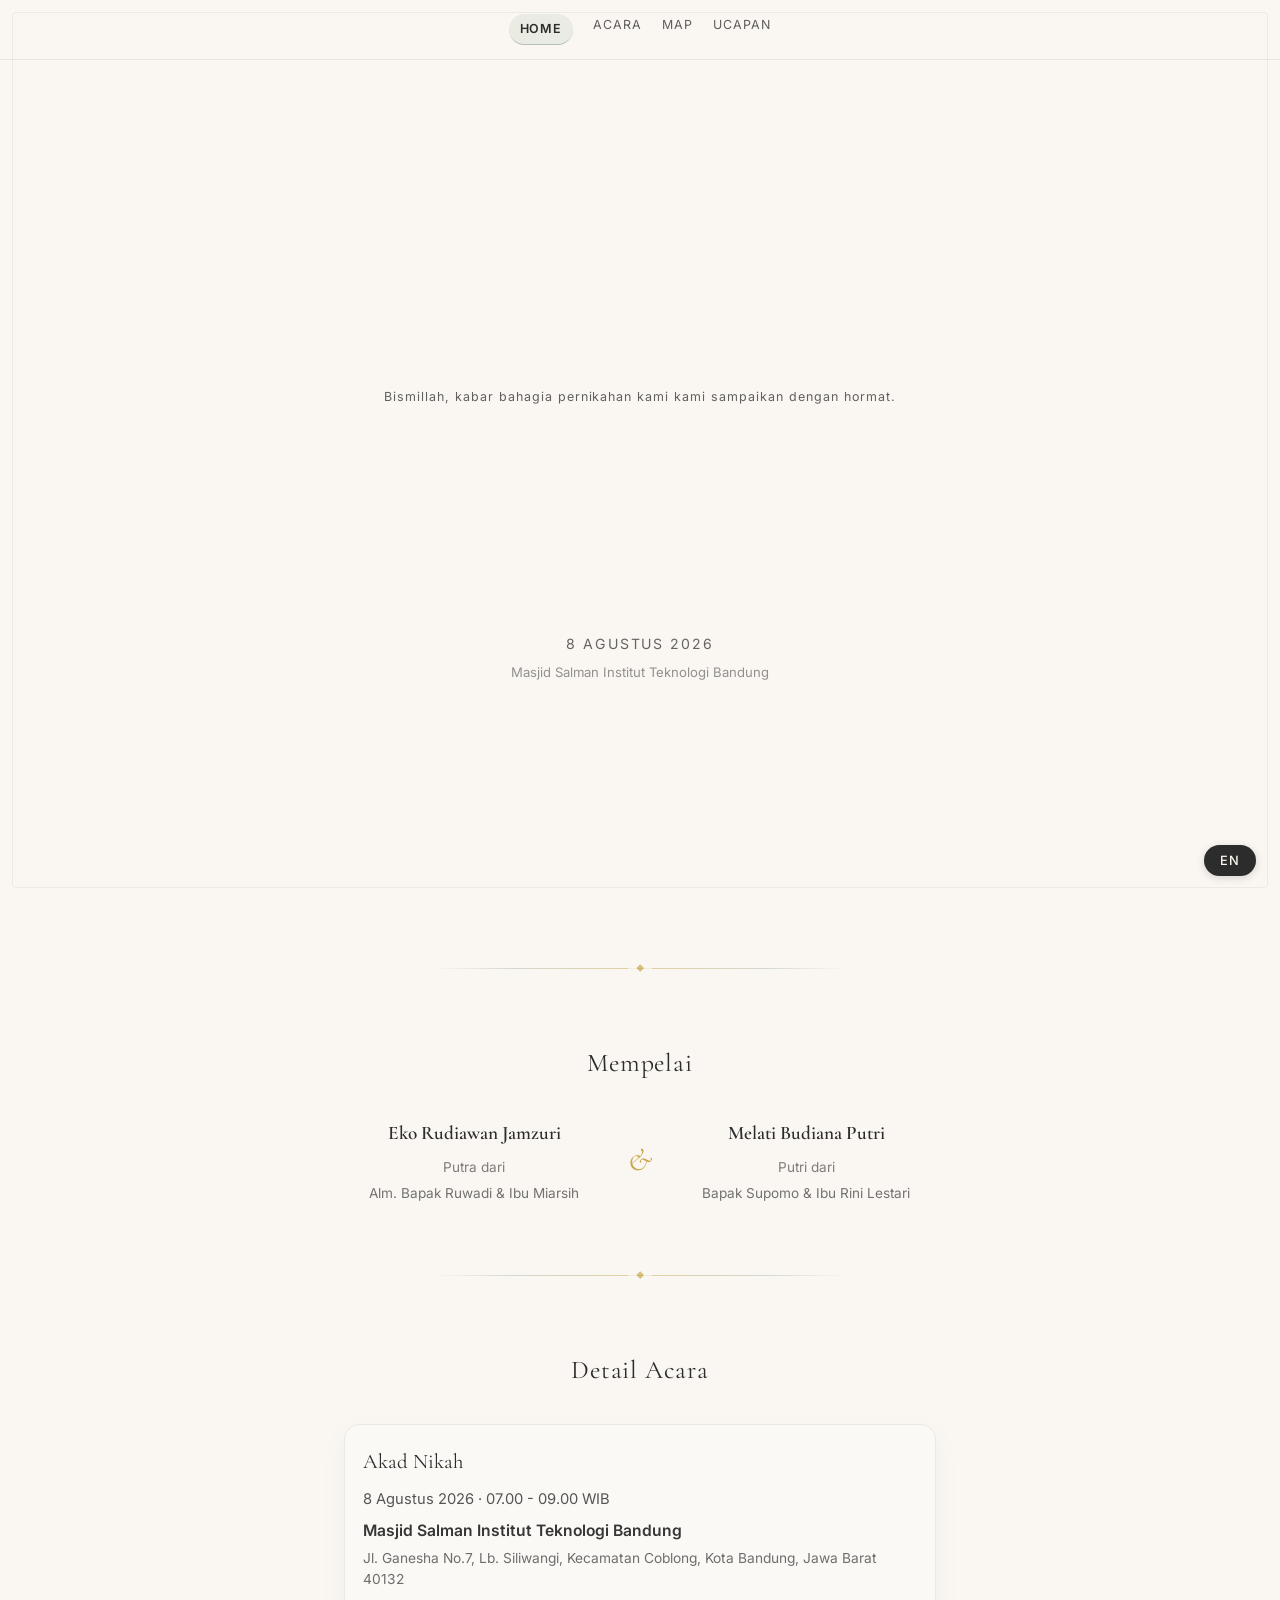
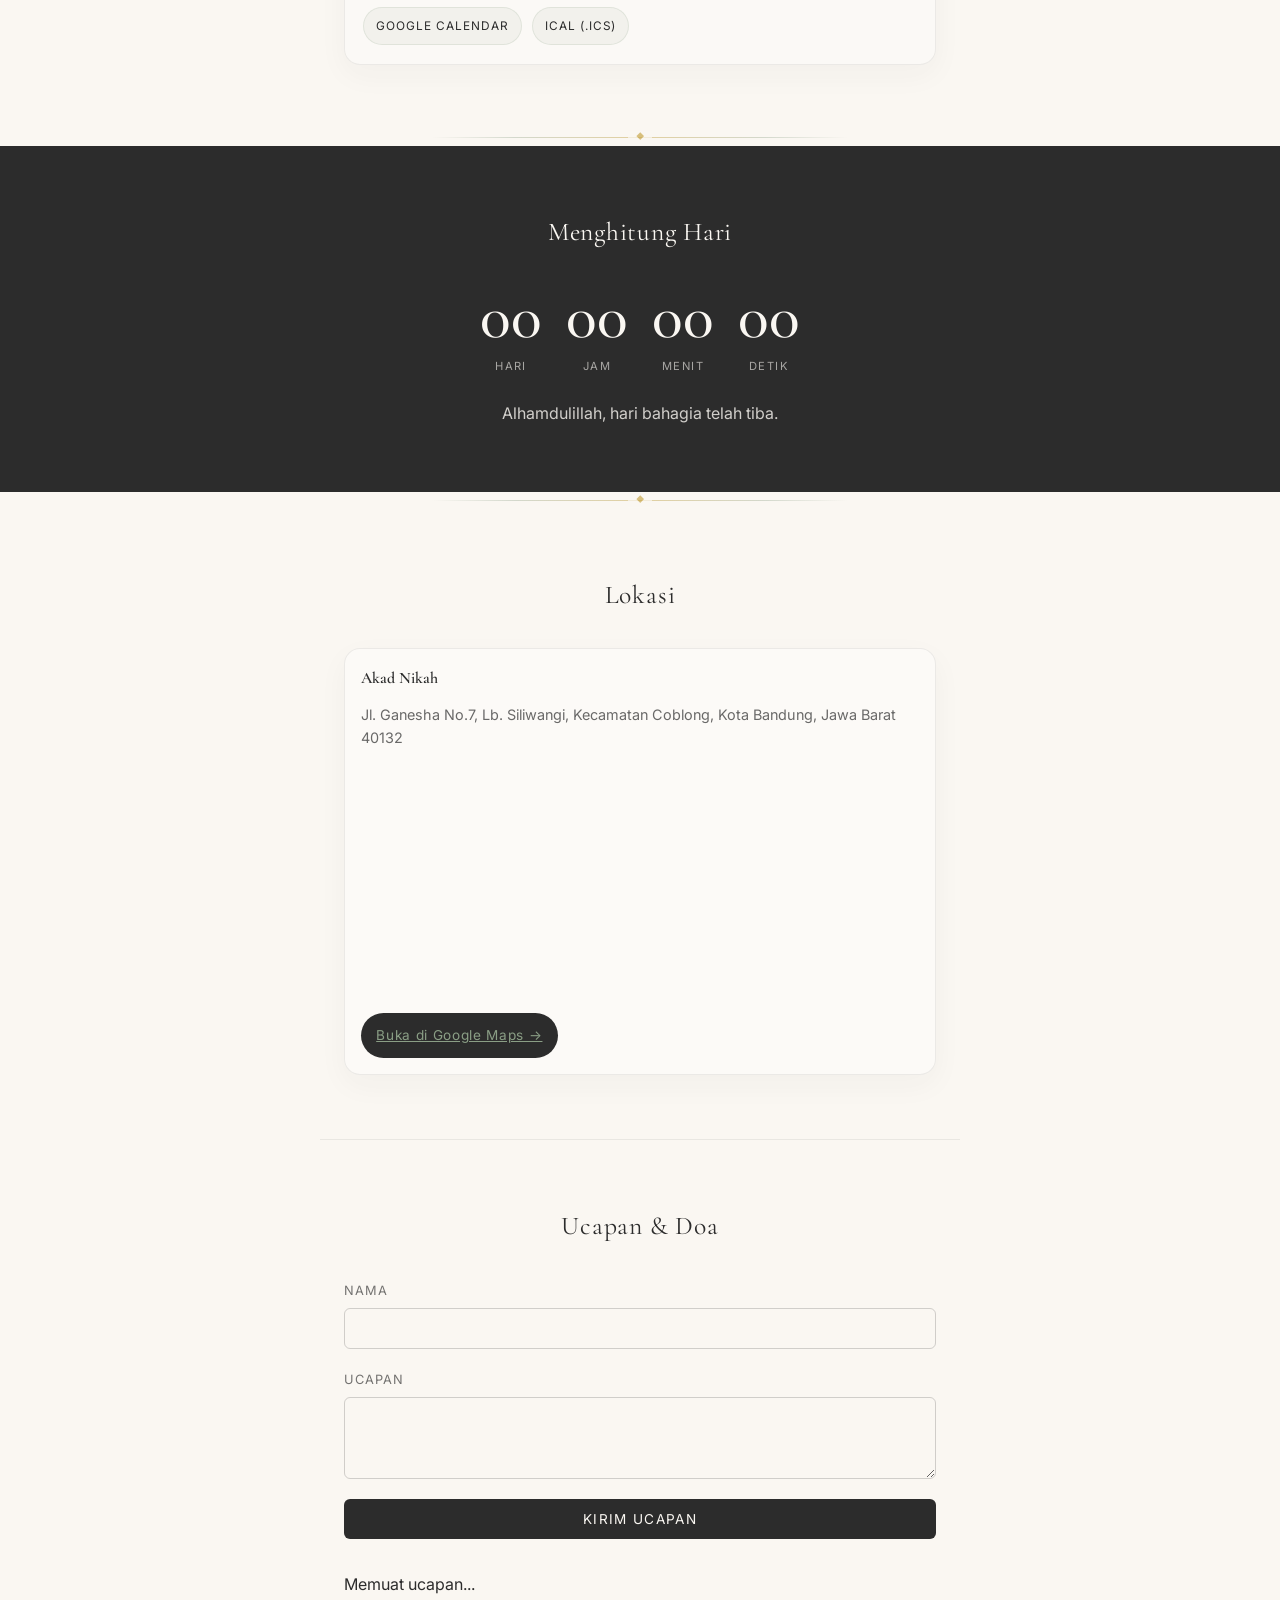
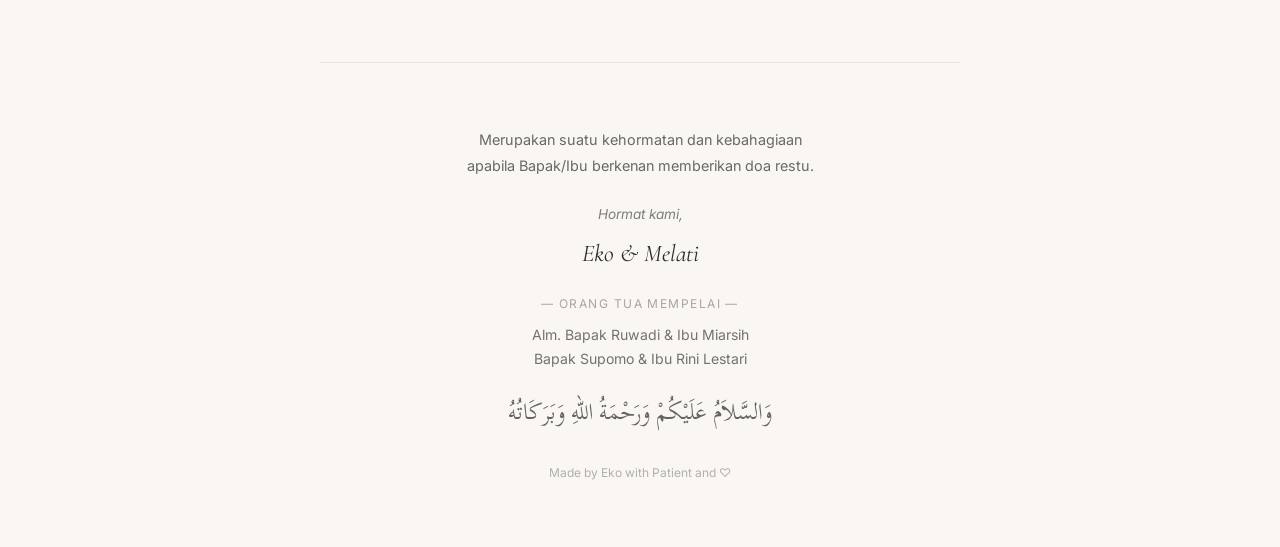
==== index.html @ b7e486eb "remove: floating whatsapp share button + dead code (copyLink, shareToWA)" ====
<!DOCTYPE html>
<html lang="id">
<head>
  <meta charset="UTF-8" />
  <meta name="viewport" content="width=device-width, initial-scale=1.0" />
  <meta name="description" content="Pernikahan Eko Rudiawan Jamzuri & Melati Budiana Putri — Akad Nikah, 8 Agustus 2026, Masjid Salman Institut Teknologi Bandung." />
  <title>Eko & Melati — The Wedding</title>

  <!-- Open Graph / Social -->
  <meta property="og:title" content="Eko & Melati — The Wedding" />
  <meta property="og:description" content="Pernikahan Eko Rudiawan Jamzuri & Melati Budiana Putri — Akad Nikah, 8 Agustus 2026, Masjid Salman Institut Teknologi Bandung." />
  <meta property="og:type" content="website" />
  <meta property="og:image" content="https://eko-and-melati.github.io/wedding-invitation/assets/og-image.jpg" />
  <meta property="og:image:width" content="1200" />
  <meta property="og:image:height" content="630" />
  <meta property="og:url" content="https://eko-and-melati.github.io/wedding-invitation/" />
  <meta name="twitter:card" content="summary_large_image" />
  <meta name="twitter:title" content="Eko & Melati — The Wedding" />
  <meta name="twitter:description" content="Pernikahan Eko Rudiawan Jamzuri & Melati Budiana Putri — 8 Agustus 2026, Masjid Salman ITB." />
  <meta name="twitter:image" content="https://eko-and-melati.github.io/wedding-invitation/assets/og-image.jpg" />

  <!-- Google Fonts -->
  <link rel="preconnect" href="https://fonts.googleapis.com" />
  <link rel="preconnect" href="https://fonts.gstatic.com" crossorigin />
  <link href="https://fonts.googleapis.com/css2?family=Cormorant+Garamond:wght@400;600&family=Inter:wght@300;400&family=Scheherazade+New:wght@400;700&display=swap" rel="stylesheet" />

  <link rel="stylesheet" href="style.css" />
</head>
<body>

  <!-- OPENING COVER (Invite mode only) -->
  <div id="opening-cover" class="opening-cover hidden">
    <div class="opening-inner">
      <div class="bismillah" style="font-size:clamp(1.2rem,4vw,1.8rem);margin-bottom:0.75rem">
        بِسْمِ اللَّهِ الرَّحْمَٰنِ الرَّحِيمِ
      </div>
      <div class="opening-assalamu" style="font-size:clamp(1rem,3.5vw,1.4rem);margin-bottom:1rem;opacity:0.72;line-height:1.6;direction:rtl;font-family:'Scheherazade New','Amiri',serif">
        السَّلاَمُ عَلَيْكُمْ وَرَحْمَةُ اللهِ وَبَرَكَاتُهُ
      </div>
      <p id="opening-to" class="opening-to hidden"></p>
      <p class="opening-invitation-text" data-i18n="cover.invitationText"></p>
      <button id="opening-btn" class="hero-cta" style="margin-top:2rem">Buka Undangan</button>
    </div>
  </div>

  <!-- TOP NAV -->
  <nav class="top-nav" aria-label="Section navigation">
    <a href="#hero" data-i18n="nav.home">Home</a>
    <a href="#events" data-i18n="nav.events">Acara</a>
    <a href="#maps" data-i18n="nav.maps">Map</a>
    <a href="#rsvp" data-i18n="nav.rsvp" class="nav-invite-only">RSVP</a>
    <a href="#wishes" data-i18n="nav.wishes">Ucapan</a>
  </nav>

  <!-- LANGUAGE TOGGLE (sticky) -->
  <button id="lang-toggle" class="lang-toggle" aria-label="Switch language">
    <span id="lang-label">EN</span>
  </button>

  <!-- HERO SECTION -->
  <section id="hero" class="section section-hero">
    <div class="ornament ornament-top hero-fade" style="--order:0">
      <img src="assets/ornament-top.svg" alt="" aria-hidden="true" />
    </div>
    <div class="bismillah hero-fade" style="--order:0">
      بِسْمِ اللَّهِ الرَّحْمَٰنِ الرَّحِيمِ
    </div>
    <div class="hero-assalamu hero-fade" style="--order:0">
      السَّلاَمُ عَلَيْكُمْ وَرَحْمَةُ اللهِ وَبَرَكَاتُهُ
    </div>
    <p id="hero-to" class="hero-to hidden hero-fade" style="--order:0"></p>
    <p class="hero-label hero-fade" style="--order:1">
      <span data-i18n="hero.invitationText"></span>
    </p>
    <h1 class="hero-names hero-fade" style="--order:2">
      <span id="groom-name"></span>
      <span class="hero-ampersand">&amp;</span>
      <span id="bride-name"></span>
    </h1>
    <p id="hero-date" class="hero-date hero-fade" style="--order:3"></p>
    <p id="hero-city" class="hero-city hero-fade" style="--order:3"></p>
    <div class="hero-actions hero-fade" style="--order:4">
      <a href="#couple" class="hero-cta" data-i18n="hero.cta">Buka Undangan</a>
    </div>
    <div class="ornament ornament-bottom hero-fade" style="--order:4">
      <img src="assets/ornament-bottom.svg" alt="" aria-hidden="true" />
    </div>
  </section>

  <div class="section-divider" aria-hidden="true"><span></span></div>

  <!-- COUPLE SECTION -->
  <section id="couple" class="section section-couple">
    <h2 class="section-title" data-i18n="couple.title"></h2>
    <div class="couple-grid">
      <div class="couple-card">
        <p class="couple-fullname" id="groom-fullname"></p>
        <p class="couple-prefix" id="groom-prefix"></p>
        <p class="couple-parents" id="groom-parents"></p>
      </div>
      <div class="couple-divider">&amp;</div>
      <div class="couple-card">
        <p class="couple-fullname" id="bride-fullname"></p>
        <p class="couple-prefix" id="bride-prefix"></p>
        <p class="couple-parents" id="bride-parents"></p>
      </div>
    </div>
  </section>

  <div class="section-divider" aria-hidden="true"><span></span></div>

  <!-- EVENT / TIMELINE SECTION -->
  <section id="events" class="section section-events">
    <h2 class="section-title" data-i18n="events.title"></h2>
    <div id="events-list" class="events-list"></div>
  </section>

  <div class="section-divider" aria-hidden="true"><span></span></div>

  <!-- COUNTDOWN SECTION -->
  <section id="countdown" class="section section-countdown">
    <h2 class="section-title" data-i18n="countdown.title"></h2>
    <div class="countdown-grid">
      <div class="countdown-item">
        <span id="cd-days" class="countdown-number">00</span>
        <span class="countdown-label" data-i18n="countdown.days"></span>
      </div>
      <div class="countdown-item">
        <span id="cd-hours" class="countdown-number">00</span>
        <span class="countdown-label" data-i18n="countdown.hours"></span>
      </div>
      <div class="countdown-item">
        <span id="cd-minutes" class="countdown-number">00</span>
        <span class="countdown-label" data-i18n="countdown.minutes"></span>
      </div>
      <div class="countdown-item">
        <span id="cd-seconds" class="countdown-number">00</span>
        <span class="countdown-label" data-i18n="countdown.seconds"></span>
      </div>
    </div>
    <p id="countdown-passed" class="countdown-passed hidden" data-i18n="countdown.passed"></p>
  </section>

  <div class="section-divider" aria-hidden="true"><span></span></div>

  <!-- MAPS SECTION -->
  <section id="maps" class="section section-maps">
    <h2 class="section-title" data-i18n="maps.title"></h2>
    <div id="maps-list" class="maps-list"></div>
  </section>

  <!-- RSVP SECTION (Invitation Mode only) -->
  <section id="rsvp" class="section section-rsvp hidden">
    <h2 class="section-title" data-i18n="rsvp.title"></h2>
    <div id="rsvp-deadline" class="form-feedback" style="margin-bottom:1rem;text-align:center;font-size:0.9rem"></div>
    <div id="rsvp-closed" class="rsvp-closed hidden">
      <p data-i18n="rsvp.closed"></p>
    </div>
    <form id="rsvp-form" class="form" novalidate>
      <div class="form-group">
        <label for="rsvp-name" data-i18n="rsvp.name"></label>
        <input type="text" id="rsvp-name" name="name" required autocomplete="name" />
      </div>
      <div class="form-group">
        <label data-i18n="rsvp.attendance"></label>
        <div class="toggle-group">
          <button type="button" id="btn-attend" class="toggle-btn active" data-i18n="rsvp.attending"></button>
          <button type="button" id="btn-not-attend" class="toggle-btn" data-i18n="rsvp.notAttending"></button>
        </div>
        <input type="hidden" id="rsvp-attendance" value="attending" />
      </div>
      <div class="form-group" id="party-size-group">
        <label for="rsvp-party-size" data-i18n="rsvp.partySize"></label>
        <div class="stepper">
          <button type="button" id="party-minus" class="stepper-btn">&#8722;</button>
          <span id="party-count">1</span>
          <button type="button" id="party-plus" class="stepper-btn">+</button>
        </div>
        <input type="hidden" id="rsvp-party-size" value="1" />
      </div>
      <div class="form-group">
        <label for="rsvp-note" data-i18n="rsvp.note"></label>
        <textarea id="rsvp-note" name="note" rows="3"></textarea>
      </div>
      <button type="submit" id="rsvp-submit" class="btn-primary" data-i18n="rsvp.submit"></button>
      <p id="rsvp-feedback" class="form-feedback hidden"></p>
    </form>
  </section>

  <!-- GUEST WISH SECTION -->
  <section id="wishes" class="section section-wishes">
    <h2 class="section-title" data-i18n="wishes.title"></h2>
    <form id="wish-form" class="form" novalidate>
      <div class="form-group">
        <label for="wish-name" data-i18n="wishes.name"></label>
        <input type="text" id="wish-name" name="name" required autocomplete="name" />
      </div>
      <div class="form-group">
        <label for="wish-message" data-i18n="wishes.message"></label>
        <textarea id="wish-message" name="message" rows="3" required></textarea>
      </div>
      <button type="submit" id="wish-submit" class="btn-primary" data-i18n="wishes.submit"></button>
      <p id="wish-feedback" class="form-feedback hidden"></p>
    </form>
    <div id="wishes-list" class="wishes-list">
      <p id="wishes-loading" data-i18n="wishes.loading"></p>
    </div>
  </section>

  <!-- CLOSING SECTION -->
  <section id="closing" class="section section-closing">
    <p class="closing-text" data-i18n="closing.text"></p>
    <p class="closing-hormat" data-i18n="closing.hormat"></p>
    <p class="closing-names">
      <span id="closing-groom"></span> &amp; <span id="closing-bride"></span>
    </p>
    <p class="closing-parents-label" data-i18n="closing.parentsLabel"></p>
    <p class="closing-parents" id="closing-parents-text"></p>
    <div class="closing-wassalamu" style="font-size:clamp(1rem,3.5vw,1.4rem);margin-top:1.5rem;margin-bottom:0.5rem;opacity:0.72;line-height:1.6;direction:rtl;font-family:'Scheherazade New','Amiri',serif">
      وَالسَّلاَمُ عَلَيْكُمْ وَرَحْمَةُ اللهِ وَبَرَكَاتُهُ
    </div>
    <p class="closing-footer">Made by Eko with Patient and &#9825;</p>
  </section>

  <!-- Scripts -->
  <script src="config.js"></script>
  <script src="i18n.js"></script>
  <script src="script.js"></script>

</body>
</html>
---- style.css ----
/* =====================
   Bismillah
   ===================== */
.bismillah {
  font-family: 'Scheherazade New', 'Amiri', serif;
  font-size: clamp(1.4rem, 5vw, 2rem);
  color: var(--accent2);
  opacity: 0.82;
  margin-bottom: 1rem;
  letter-spacing: 0.04em;
  line-height: 1.6;
  direction: rtl;
}

.hero-assalamu {
  font-family: 'Scheherazade New', 'Amiri', serif;
  font-size: clamp(1rem, 3.5vw, 1.4rem);
  margin-bottom: 0.5rem;
  opacity: 0.72;
  line-height: 1.6;
  direction: rtl;
}

/* =====================
   Hero Fade-in
   ===================== */
.hero-fade {
  opacity: 0;
}
.hero-reveal {
  animation: heroFadeIn 0.6s ease-out forwards;
  animation-delay: calc(var(--order, 0) * 0.25s);
}

@keyframes heroFadeIn {
  to { opacity: 1; }
}

/* =====================
   Opening Cover
   ===================== */
.opening-cover {
  position: fixed;
  inset: 0;
  z-index: 100;
  display: flex;
  align-items: center;
  justify-content: center;
  background: var(--bg);
  transition: opacity 0.5s ease-out, visibility 0.5s ease-out;
}

.opening-cover.fade-out {
  opacity: 0;
  visibility: hidden;
  pointer-events: none;
}

.opening-inner {
  text-align: center;
  padding: 2rem;
}

.opening-invitation-text {
  font-family: var(--font-heading);
  font-size: clamp(1rem, 3.5vw, 1.3rem);
  line-height: 1.7;
  opacity: 0.8;
  max-width: 480px;
  margin: 0.75rem auto 0;
}

.opening-to {
  font-size: 0.88rem;
  letter-spacing: 0.06em;
  opacity: 0;
  animation: heroFadeIn 0.5s ease-out 0.3s forwards;
  margin-bottom: 0.75rem;
  line-height: 1.6;
}

.opening-to-name {
  font-weight: 600;
  color: var(--text);
}

/* =====================
   Section Divider
   ===================== */
.section-divider {
  display: flex;
  align-items: center;
  justify-content: center;
  padding: 0.5rem 2rem;
  margin: 0 auto;
  max-width: 480px;
}

.section-divider span {
  position: relative;
  display: block;
  width: 100%;
  height: 1px;
  background: linear-gradient(
    to right,
    transparent,
    rgba(138,158,133,0.35) 20%,
    rgba(201,168,76,0.5) 50%,
    rgba(138,158,133,0.35) 80%,
    transparent
  );
}

.section-divider span::before {
  content: "◆";
  position: absolute;
  top: 50%;
  left: 50%;
  transform: translate(-50%, -50%);
  background: var(--bg);
  color: var(--accent2);
  font-size: 0.5rem;
  padding: 0 0.5rem;
  opacity: 0.7;
}

/* =====================
   CSS Variables
   ===================== */
:root {
  --bg: #FBF8F3;
  --text: #2C2C2C;
  --accent: #7D9478;
  --accent2: #C9A84C;
  --font-heading: 'Cormorant Garamond', Georgia, serif;
  --font-body: 'Inter', system-ui, sans-serif;
  --max-width: 640px;
  --section-pad: 4rem 1.5rem;
}

/* =====================
   Reset & Base
   ===================== */
*, *::before, *::after { box-sizing: border-box; margin: 0; padding: 0; }

html { scroll-behavior: smooth; scroll-padding-top: 72px; }

section, .section { scroll-margin-top: 72px; }

.top-nav { touch-action: pan-x; }

.top-nav::-webkit-scrollbar { display: none; }
.top-nav { scrollbar-width: none; }

.top-nav a { user-select: none; }

.top-nav a:focus-visible,
.lang-toggle:focus-visible,
.btn-primary:focus-visible,
.toggle-btn:focus-visible,
.stepper-btn:focus-visible,
.event-calendar-btn:focus-visible,
.map-link:focus-visible {
  outline: 2px solid var(--accent2);
  outline-offset: 2px;
}

html { scroll-behavior: smooth; }

body {
  background: var(--bg);
  color: var(--text);
  font-family: var(--font-body);
  font-size: 16px;
  line-height: 1.7;
  -webkit-font-smoothing: antialiased;
}

img { max-width: 100%; display: block; }
a { color: inherit; }
textarea, input { font-family: inherit; font-size: inherit; }

/* =====================
   Utilities
   ===================== */
.hidden { display: none !important; }

.top-nav {
  position: sticky;
  top: 0;
  z-index: 90;
  display: flex;
  justify-content: center;
  gap: 0.75rem;
  overflow-x: auto;
  white-space: nowrap;
  padding: 0.75rem 1rem;
  background: rgba(250, 247, 242, 0.92);
  backdrop-filter: blur(8px);
  border-bottom: 1px solid rgba(44,44,44,0.08);
}

.top-nav a {
  flex: 0 0 auto;
  font-size: 0.78rem;
  text-transform: uppercase;
  letter-spacing: 0.08em;
  text-decoration: none;
  color: var(--text);
  opacity: 0.75;
  transition: opacity 0.2s ease, color 0.2s ease, background 0.2s ease;
}

.top-nav a:hover { opacity: 1; }

.top-nav a.active {
  opacity: 1;
  font-weight: 600;
  color: var(--text);
  background: rgba(138, 158, 133, 0.14);
  border-bottom: 1px solid rgba(138, 158, 133, 0.55);
  border-radius: 999px;
  padding: 0.25rem 0.65rem;
}

.nav-invite-only { display: none; }

@media print {
  .top-nav,
  .lang-toggle,
  .hero-actions,
  .hero-cta,
  .event-calendar-links,
  .map-link,
  .form,
  .btn-primary,
  .stepper,
  .stepper-btn,
  .toggle-group,
  .toggle-btn {
    display: none !important;
  }
  body { background: #fff !important; }
  .section-hero { background: #fff !important; }
  .hero-to, .hero-label, .hero-date, .hero-city { color: #222 !important; opacity: 1 !important; }
  .wish-card { background: #f9f9f9 !important; box-shadow: none !important; border: 1px solid #ddd !important; }
  .event-card, .map-card { background: #f9f9f9 !important; box-shadow: none !important; border: 1px solid #ddd !important; }
  .section-divider span { background: #ccc !important; }
  .section { page-break-inside: avoid; }
}

@media (min-width: 769px) {
  .top-nav {
    gap: 1.25rem;
    padding: 0.9rem 1.5rem;
  }
  body::before {
    content: "";
    position: fixed;
    top: 12px; left: 12px; right: 12px; bottom: 12px;
    border: 1px solid rgba(44,44,44,0.06);
    border-radius: 4px;
    pointer-events: none;
    z-index: 9999;
  }
}

@media (max-width: 480px) {
  .top-nav {
    justify-content: flex-start;
    gap: 0.55rem;
    padding: 0.65rem 0.75rem;
  }

  .top-nav a {
    font-size: 0.72rem;
  }
}

.section {
  padding: var(--section-pad);
  max-width: var(--max-width);
  margin: 0 auto;
}

.section-hidden {
  opacity: 0;
  transform: translateY(24px);
  transition: opacity 0.6s ease-out, transform 0.6s ease-out;
}

.section-visible {
  opacity: 1;
  transform: translateY(0);
}

@media (prefers-reduced-motion: reduce) {
  .section-hidden { opacity: 1; transform: none; transition: none; }
}

.section-title {
  font-family: var(--font-heading);
  font-size: 1.6rem;
  font-weight: 400;
  text-align: center;
  margin-bottom: 2rem;
  letter-spacing: 0.03em;
}

/* =====================
   Language Toggle
   ===================== */
.lang-toggle {
  position: fixed;
  bottom: 1.5rem;
  right: 1.5rem;
  z-index: 100;
  background: var(--text);
  color: var(--bg);
  border: none;
  border-radius: 2rem;
  padding: 0.5rem 1rem;
  font-family: var(--font-body);
  font-size: 0.8rem;
  font-weight: 500;
  letter-spacing: 0.08em;
  cursor: pointer;
  box-shadow: 0 2px 8px rgba(0,0,0,0.15);
  transition: opacity 0.2s;
}
.lang-toggle:hover { opacity: 0.8; }

/* =====================
   Hero Section
   ===================== */
.section-hero {
  min-height: 100svh;
  display: flex;
  flex-direction: column;
  align-items: center;
  justify-content: center;
  text-align: center;
  padding: 4rem 1.5rem 4.5rem;
  position: relative;
  max-width: 100%;
}

@media (min-width: 769px) {
  .section-hero {
    padding-top: 6.5rem;
    padding-bottom: 5.75rem;
  }
}

.ornament { width: 100%; max-width: 280px; margin: 0 auto; }
.ornament-top { margin-bottom: 2rem; }
.ornament-bottom { margin-top: 2rem; }

.hero-to {
  font-size: 0.85rem;
  letter-spacing: 0.08em;
  text-transform: uppercase;
  color: rgba(44, 44, 44, 0.66);
  margin-bottom: 0.5rem;
}

.hero-to-name {
  color: rgba(44, 44, 44, 0.9);
  font-weight: 600;
}

.hero-to-suffix {
  color: rgba(44, 44, 44, 0.62);
}

.hero-label {
  font-size: 0.78rem;
  letter-spacing: 0.08em;
  text-transform: none;
  opacity: 0.74;
  margin-bottom: 1.15rem;
  line-height: 1.5;
  text-align: center;
}

.hero-label-line {
  display: block;
}

.hero-label-line + .hero-label-line {
  margin-top: 0.15rem;
}

.hero-names {
  font-family: var(--font-heading);
  font-size: clamp(3rem, 11vw, 4.8rem);
  font-weight: 500;
  line-height: 0.95;
  display: flex;
  flex-direction: column;
  align-items: center;
  gap: 0.1rem;
  letter-spacing: 0.01em;
}

@media (min-width: 769px) {
  .hero-names {
    font-size: clamp(3.4rem, 6vw, 5.4rem);
  }
}

.hero-ampersand {
  font-style: italic;
  color: var(--accent2);
  font-size: 0.62em;
  line-height: 0.8;
}

.hero-date {
  margin-top: 1.25rem;
  font-size: 0.88rem;
  letter-spacing: 0.14em;
  text-transform: uppercase;
  opacity: 0.72;
}

.hero-city {
  font-size: 0.82rem;
  opacity: 0.5;
  margin-top: 0.3rem;
}

.hero-actions {
  margin-top: 1.6rem;
}

.hero-cta {
  display: inline-block;
  padding: 0.75rem 1.2rem;
  border: 1px solid rgba(44,44,44,0.45);
  border-radius: 999px;
  background: rgba(255,255,255,0.4);
  color: var(--text);
  font-size: 0.75rem;
  text-transform: uppercase;
  letter-spacing: 0.1em;
  text-decoration: none;
  transition: background 0.2s ease, border-color 0.2s ease;
}
}

.hero-cta:hover { background: rgba(255,255,255,0.7); }

/* =====================
   Couple Section
   ===================== */
.couple-grid {
  display: flex;
  flex-direction: column;
  align-items: center;
  gap: 1.5rem;
  text-align: center;
}

@media (min-width: 769px) {
  .couple-grid {
    display: grid;
    grid-template-columns: 1fr auto 1fr;
    align-items: center;
    gap: 1.5rem;
    text-align: center;
  }
}

.couple-fullname {
  font-family: var(--font-heading);
  font-size: 1.2rem;
  font-weight: 600;
  margin-bottom: 0.4rem;
}

.couple-prefix {
  font-size: 0.85rem;
  opacity: 0.6;
  margin-bottom: 0.25rem;
}

.couple-parents {
  font-size: 0.85rem;
  opacity: 0.65;
  line-height: 1.5;
}

.couple-divider {
  font-family: var(--font-heading);
  font-style: italic;
  font-size: 2rem;
  color: var(--accent2);
}

/* =====================
   Events Section
   ===================== */
.events-list { display: flex; flex-direction: column; gap: 2rem; }

.event-card {
  border: 1px solid rgba(44,44,44,0.08);
  border-radius: 16px;
  background: rgba(255,255,255,0.32);
  padding: 1.2rem 1.15rem;
  box-shadow: 0 10px 30px rgba(44,44,44,0.04);
}

.event-title {
  font-family: var(--font-heading);
  font-size: 1.3rem;
  margin-bottom: 0.5rem;
}

.event-datetime {
  font-size: 0.92rem;
  opacity: 0.8;
  margin-bottom: 0.35rem;
}

.event-venue {
  font-size: 0.98rem;
  font-weight: 600;
  opacity: 0.95;
  margin-bottom: 0.22rem;
}

.event-address {
  font-size: 0.86rem;
  line-height: 1.55;
  opacity: 0.68;
}

.event-calendar-links {
  display: flex;
  gap: 0.65rem;
  flex-wrap: wrap;
  margin-top: 1rem;
}

.event-calendar-btn {
  display: inline-flex;
  align-items: center;
  gap: 0.35rem;
  font-size: 0.74rem;
  letter-spacing: 0.08em;
  text-transform: uppercase;
  color: var(--text);
  text-decoration: none;
  cursor: pointer;
  background: rgba(138,158,133,0.08);
  border: 1px solid rgba(138,158,133,0.18);
  border-radius: 999px;
  padding: 0.5rem 0.75rem;
  font-family: inherit;
  transition: background 0.2s ease;
}

.event-calendar-btn:hover { background: rgba(138,158,133,0.14); }

.map-card {
  display: flex;
  flex-direction: column;
  gap: 0.85rem;
  border: 1px solid rgba(44,44,44,0.08);
  border-radius: 16px;
  background: rgba(255,255,255,0.36);
  padding: 1rem;
  box-shadow: 0 10px 30px rgba(44,44,44,0.04);
}

.map-title {
  font-family: var(--font-heading);
  font-size: 1.08rem;
  font-weight: 600;
}

.map-address { font-size: 0.86rem; opacity: 0.7; line-height: 1.55; }

.map-embed {
  width: 100%;
  height: 250px;
  border: none;
  border-radius: 12px;
}

.map-link {
  display: inline-flex;
  align-items: center;
  align-self: flex-start;
  padding: 0.7rem 0.95rem;
  border-radius: 999px;
  background: var(--text);
  color: var(--bg);
  font-size: 0.8rem;
  text-decoration: none;
  letter-spacing: 0.05em;
}

/* =====================
   Countdown Section
   ===================== */
.section-countdown {
  background: var(--text);
  color: var(--bg);
  max-width: 100%;
  text-align: center;
}

.section-countdown .section-title { color: var(--bg); }

.countdown-grid {
  display: flex;
  justify-content: center;
  gap: 1.5rem;
  flex-wrap: wrap;
}

.countdown-item {
  display: flex;
  flex-direction: column;
  align-items: center;
  min-width: 60px;
}

.countdown-number {
  font-family: var(--font-heading);
  font-size: clamp(2.5rem, 8vw, 4rem);
  line-height: 1;
  font-weight: 500;
}

.countdown-label {
  font-size: 0.7rem;
  letter-spacing: 0.12em;
  text-transform: uppercase;
  opacity: 0.6;
  margin-top: 0.5rem;
}

.countdown-passed {
  font-size: 1rem;
  opacity: 0.8;
  margin-top: 1.5rem;
}

/* =====================
   Maps Section
   ===================== */
.maps-list { display: flex; flex-direction: column; gap: 2rem; }

.map-card { display: flex; flex-direction: column; gap: 0.75rem; }

.map-title {
  font-family: var(--font-heading);
  font-size: 1rem;
  font-weight: 600;
}

.map-address { font-size: 0.9rem; opacity: 0.7; }

.map-embed {
  width: 100%;
  height: 240px;
  border: none;
  border-radius: 8px;
}

.map-link {
  display: inline-block;
  font-size: 0.85rem;
  color: var(--accent);
  text-decoration: underline;
  letter-spacing: 0.05em;
}

/* =====================
   RSVP & Wish Forms
   ===================== */
.form { display: flex; flex-direction: column; gap: 1.25rem; }

.form-group { display: flex; flex-direction: column; gap: 0.4rem; }

.form-group label {
  font-size: 0.8rem;
  letter-spacing: 0.08em;
  text-transform: uppercase;
  opacity: 0.65;
}

.form-group input,
.form-group textarea {
  border: 1px solid rgba(44,44,44,0.2);
  border-radius: 6px;
  padding: 0.6rem 0.8rem;
  background: transparent;
  color: var(--text);
  width: 100%;
  transition: border-color 0.2s;
}

.form-group input:focus,
.form-group textarea:focus {
  outline: none;
  border-color: var(--accent);
}

.toggle-group { display: flex; gap: 0.5rem; }

.toggle-btn {
  flex: 1;
  padding: 0.6rem;
  border: 1px solid rgba(44,44,44,0.2);
  border-radius: 6px;
  background: transparent;
  cursor: pointer;
  font-size: 0.9rem;
  font-family: inherit;
  transition: all 0.2s;
}

.toggle-btn.active {
  background: var(--accent);
  color: #fff;
  border-color: var(--accent);
}

.stepper {
  display: flex;
  align-items: center;
  gap: 1rem;
}

.stepper-btn {
  width: 2rem;
  height: 2rem;
  border: 1px solid rgba(44,44,44,0.2);
  border-radius: 50%;
  background: transparent;
  cursor: pointer;
  font-size: 1.2rem;
  display: flex;
  align-items: center;
  justify-content: center;
  font-family: inherit;
  transition: background 0.2s;
  line-height: 1;
}

.stepper-btn:hover { background: var(--accent); color: #fff; border-color: var(--accent); }

#party-count {
  font-size: 1.1rem;
  min-width: 1.5rem;
  text-align: center;
}

.btn-primary {
  padding: 0.75rem 1.5rem;
  background: var(--text);
  color: var(--bg);
  border: none;
  border-radius: 6px;
  font-family: var(--font-body);
  font-size: 0.85rem;
  letter-spacing: 0.1em;
  text-transform: uppercase;
  cursor: pointer;
  transition: opacity 0.2s;
}

.btn-primary:hover { opacity: 0.8; }
.btn-primary:disabled { opacity: 0.4; cursor: not-allowed; }

.form-feedback {
  font-size: 0.85rem;
  padding: 0.5rem;
  border-radius: 4px;
  text-align: center;
}

.form-feedback.success { color: var(--accent); }
.form-feedback.error { color: #c0392b; }

.rsvp-closed {
  text-align: center;
  padding: 1.5rem;
  border: 1px dashed rgba(44,44,44,0.2);
  border-radius: 8px;
  font-size: 0.9rem;
  opacity: 0.7;
}

/* =====================
   Wishes List
   ===================== */
.wishes-list {
  margin-top: 2rem;
  display: flex;
  flex-direction: column;
  gap: 1rem;
}

.wish-card {
  padding: 1rem 1.25rem;
  border: 1px solid rgba(44,44,44,0.08);
  background: rgba(255,255,255,0.32);
  border-radius: 12px;
  box-shadow: 0 4px 16px rgba(44,44,44,0.03);
  transition: box-shadow var(--transition), background var(--transition);
}

.wish-name {
  font-size: 0.9rem;
  font-weight: 600;
  margin-bottom: 0.3rem;
}

.wish-message { font-size: 0.88rem; opacity: 0.8; line-height: 1.55; }
.wish-time { font-size: 0.75rem; opacity: 0.45; margin-top: 0.5rem; }

/* =====================
   Toast Notification
   ===================== */
.toast-notif {
  position: fixed;
  bottom: 5rem;
  left: 50%;
  transform: translateX(-50%);
  z-index: 200;
  background: var(--text);
  color: var(--bg);
  padding: 0.85rem 1.8rem;
  border-radius: 12px;
  font-size: 0.9rem;
  text-align: center;
  box-shadow: 0 8px 30px rgba(0,0,0,0.2);
  max-width: 85vw;
  pointer-events: none;
  transition: opacity 0.35s ease, visibility 0.35s ease;
}
.toast-show { opacity: 1; visibility: visible; }
.toast-hide { opacity: 0; visibility: hidden; }

/* =====================
   Closing Section
   ===================== */
.section-closing { text-align: center; }

.closing-text {
  font-size: 0.9rem;
  opacity: 0.7;
  max-width: 360px;
  margin: 0 auto 1.5rem;
  line-height: 1.8;
}

.closing-names {
  font-family: var(--font-heading);
  font-size: 1.5rem;
  font-weight: 400;
  font-style: italic;
}

.closing-hormat {
  font-size: 0.85rem;
  opacity: 0.6;
  font-style: italic;
  margin-bottom: 0.5rem;
}

.closing-parents-label {
  font-size: 0.75rem;
  letter-spacing: 0.12em;
  text-transform: uppercase;
  opacity: 0.4;
  margin-top: 1.25rem;
  margin-bottom: 0.5rem;
}

.closing-parents {
  font-size: 0.88rem;
  opacity: 0.65;
  line-height: 1.7;
}

.closing-footer {
  margin-top: 2rem;
  font-size: 0.75rem;
  opacity: 0.35;
}

/* =====================
   Section Dividers
   ===================== */
.section + .section { border-top: 1px solid rgba(44,44,44,0.08); }
.section-countdown { border-top: none !important; }
.section-countdown + .section { border-top: none; }
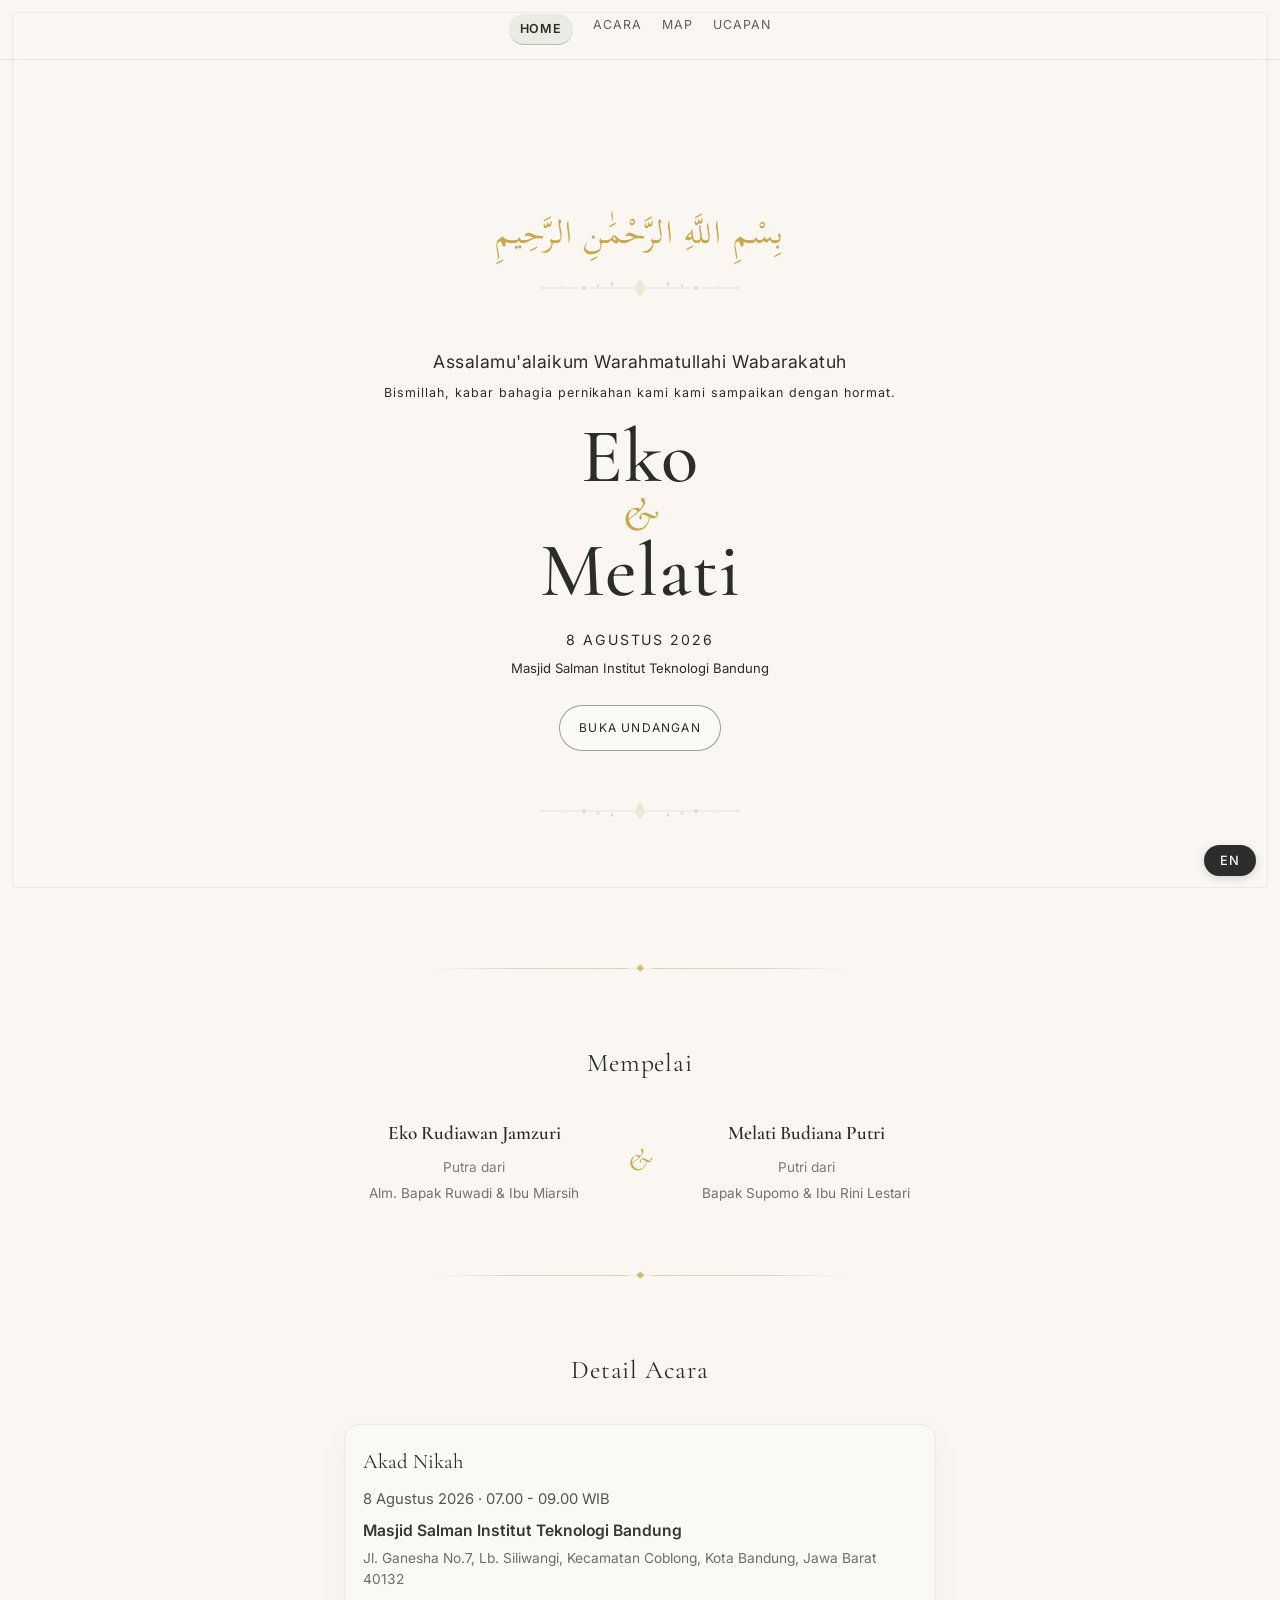
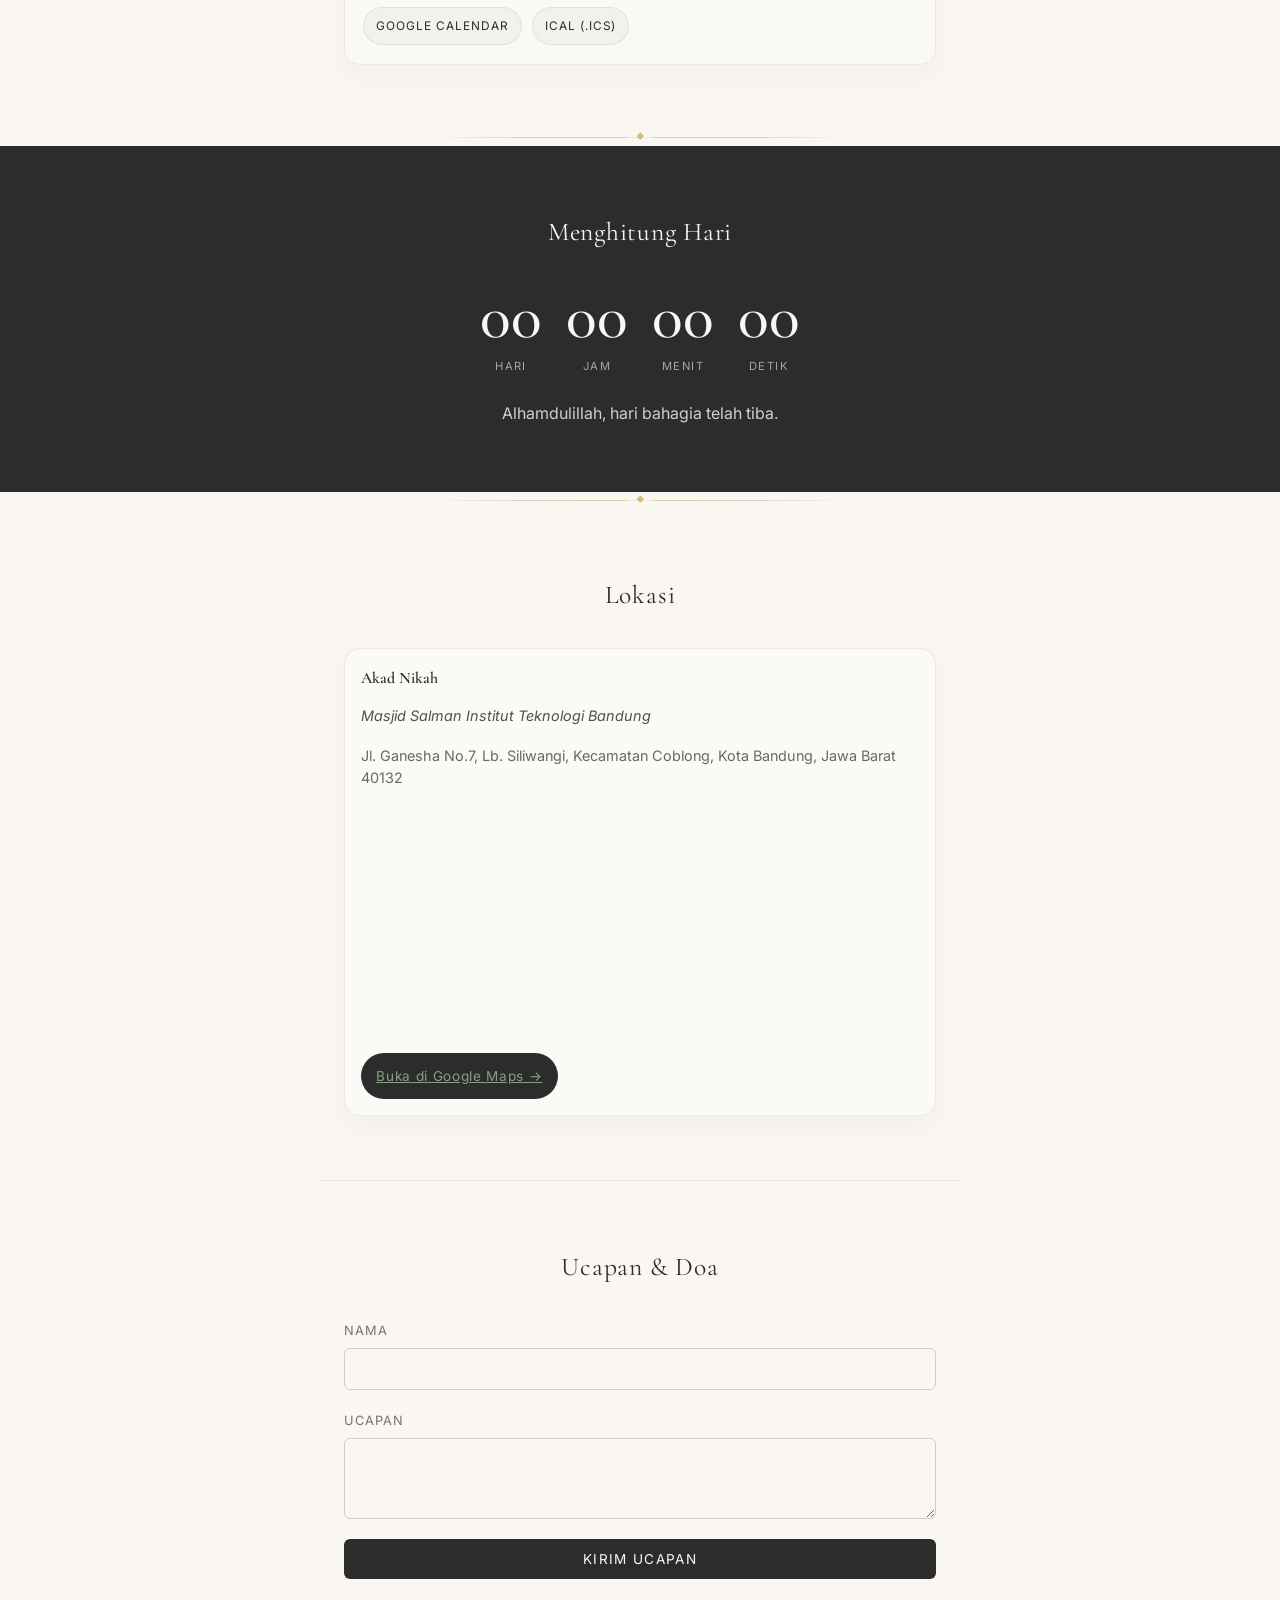
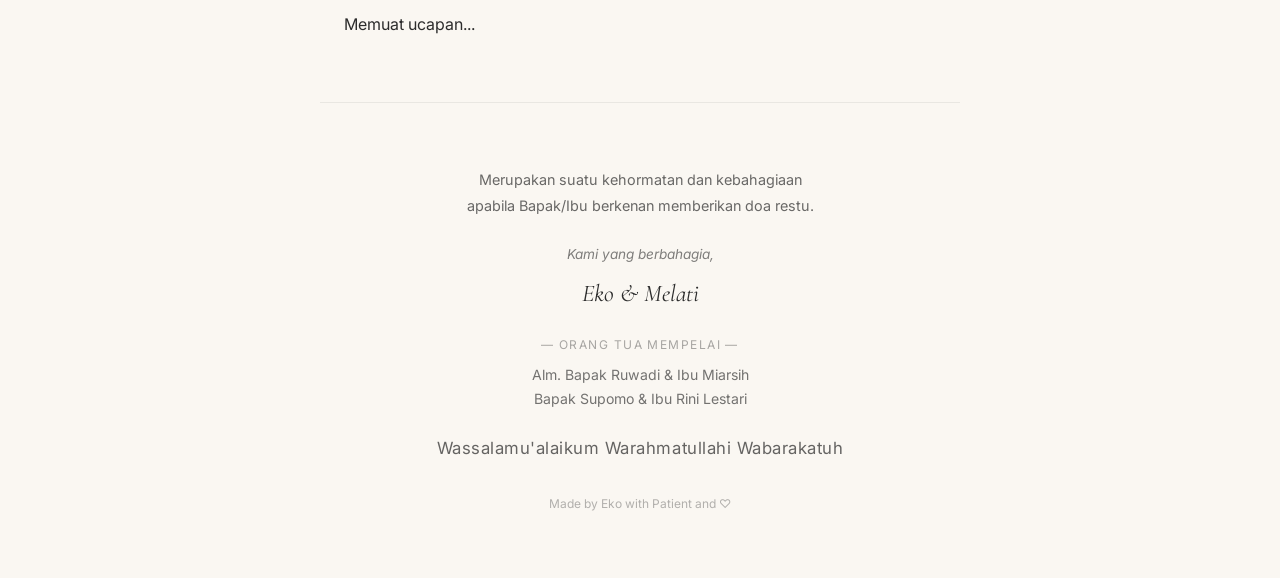
==== commit b419060a: "fix: 6 notes — bismillah di atas ornamen, assalamu/wassalam latin, venue di maps, kalimat undangan, " ====
--- a/index.html
+++ b/index.html
@@ -59,14 +59,14 @@
 
   <!-- HERO SECTION -->
   <section id="hero" class="section section-hero">
+    <div class="bismillah hero-fade" style="--order:0">
+      بِسْمِ اللَّهِ الرَّحْمَٰنِ الرَّحِيمِ
+    </div>
     <div class="ornament ornament-top hero-fade" style="--order:0">
       <img src="assets/ornament-top.svg" alt="" aria-hidden="true" />
     </div>
-    <div class="bismillah hero-fade" style="--order:0">
-      بِسْمِ اللَّهِ الرَّحْمَٰنِ الرَّحِيمِ
-    </div>
     <div class="hero-assalamu hero-fade" style="--order:0">
-      السَّلاَمُ عَلَيْكُمْ وَرَحْمَةُ اللهِ وَبَرَكَاتُهُ
+      Assalamu'alaikum Warahmatullahi Wabarakatuh
     </div>
     <p id="hero-to" class="hero-to hidden hero-fade" style="--order:0"></p>
     <p class="hero-label hero-fade" style="--order:1">
@@ -185,6 +185,13 @@
       <button type="submit" id="rsvp-submit" class="btn-primary" data-i18n="rsvp.submit"></button>
       <p id="rsvp-feedback" class="form-feedback hidden"></p>
     </form>
+
+    <!-- RSVP Status Card — shown after successful submit -->
+    <div id="rsvp-status" class="rsvp-status hidden">
+      <div class="rsvp-status-icon">✅</div>
+      <p class="rsvp-status-text" id="rsvp-status-text"></p>
+      <button type="button" id="rsvp-edit-btn" class="btn-secondary" data-i18n="rsvp.editBtn"></button>
+    </div>
   </section>
 
   <!-- GUEST WISH SECTION -->
@@ -216,8 +223,8 @@
     </p>
     <p class="closing-parents-label" data-i18n="closing.parentsLabel"></p>
     <p class="closing-parents" id="closing-parents-text"></p>
-    <div class="closing-wassalamu" style="font-size:clamp(1rem,3.5vw,1.4rem);margin-top:1.5rem;margin-bottom:0.5rem;opacity:0.72;line-height:1.6;direction:rtl;font-family:'Scheherazade New','Amiri',serif">
-      وَالسَّلاَمُ عَلَيْكُمْ وَرَحْمَةُ اللهِ وَبَرَكَاتُهُ
+    <div class="closing-wassalamu">
+      Wassalamu'alaikum Warahmatullahi Wabarakatuh
     </div>
     <p class="closing-footer">Made by Eko with Patient and &#9825;</p>
   </section>
--- a/style.css
+++ b/style.css
@@ -13,12 +13,12 @@
 }
 
 .hero-assalamu {
-  font-family: 'Scheherazade New', 'Amiri', serif;
-  font-size: clamp(1rem, 3.5vw, 1.4rem);
+  font-family: var(--font-body, 'Inter', sans-serif);
+  font-size: clamp(0.85rem, 2.5vw, 1.1rem);
   margin-bottom: 0.5rem;
   opacity: 0.72;
   line-height: 1.6;
-  direction: rtl;
+  letter-spacing: 0.03em;
 }
 
 /* =====================
@@ -582,6 +582,8 @@
 
 .map-address { font-size: 0.86rem; opacity: 0.7; line-height: 1.55; }
 
+.map-venue { font-size: 0.9rem; opacity: 0.82; font-style: italic; margin-bottom: 0.25rem; }
+
 .map-embed {
   width: 100%;
   height: 250px;
@@ -796,6 +798,43 @@
   opacity: 0.7;
 }
 
+/* RSVP Status Card */
+.rsvp-status {
+  text-align: center;
+  padding: 1.5rem;
+  border: 1px solid rgba(44,44,44,0.12);
+  border-radius: 10px;
+  background: rgba(255,255,255,0.5);
+}
+
+.rsvp-status-icon {
+  font-size: 2rem;
+  margin-bottom: 0.5rem;
+}
+
+.rsvp-status-text {
+  font-size: 1rem;
+  margin: 0 0 1rem;
+  line-height: 1.6;
+}
+
+.btn-secondary {
+  background: transparent;
+  border: 1px solid var(--accent);
+  color: var(--accent);
+  padding: 0.5rem 1.25rem;
+  border-radius: 6px;
+  cursor: pointer;
+  font-family: inherit;
+  font-size: 0.85rem;
+  transition: background 0.2s, color 0.2s;
+}
+
+.btn-secondary:hover {
+  background: var(--accent);
+  color: #fff;
+}
+
 /* =====================
    Wishes List
    ===================== */
@@ -895,6 +934,16 @@
   opacity: 0.35;
 }
 
+.closing-wassalamu {
+  font-family: var(--font-body, 'Inter', sans-serif);
+  font-size: clamp(0.85rem, 2.5vw, 1.05rem);
+  margin-top: 1.5rem;
+  margin-bottom: 0.5rem;
+  opacity: 0.72;
+  line-height: 1.6;
+  letter-spacing: 0.03em;
+}
+
 /* =====================
    Section Dividers
    ===================== */
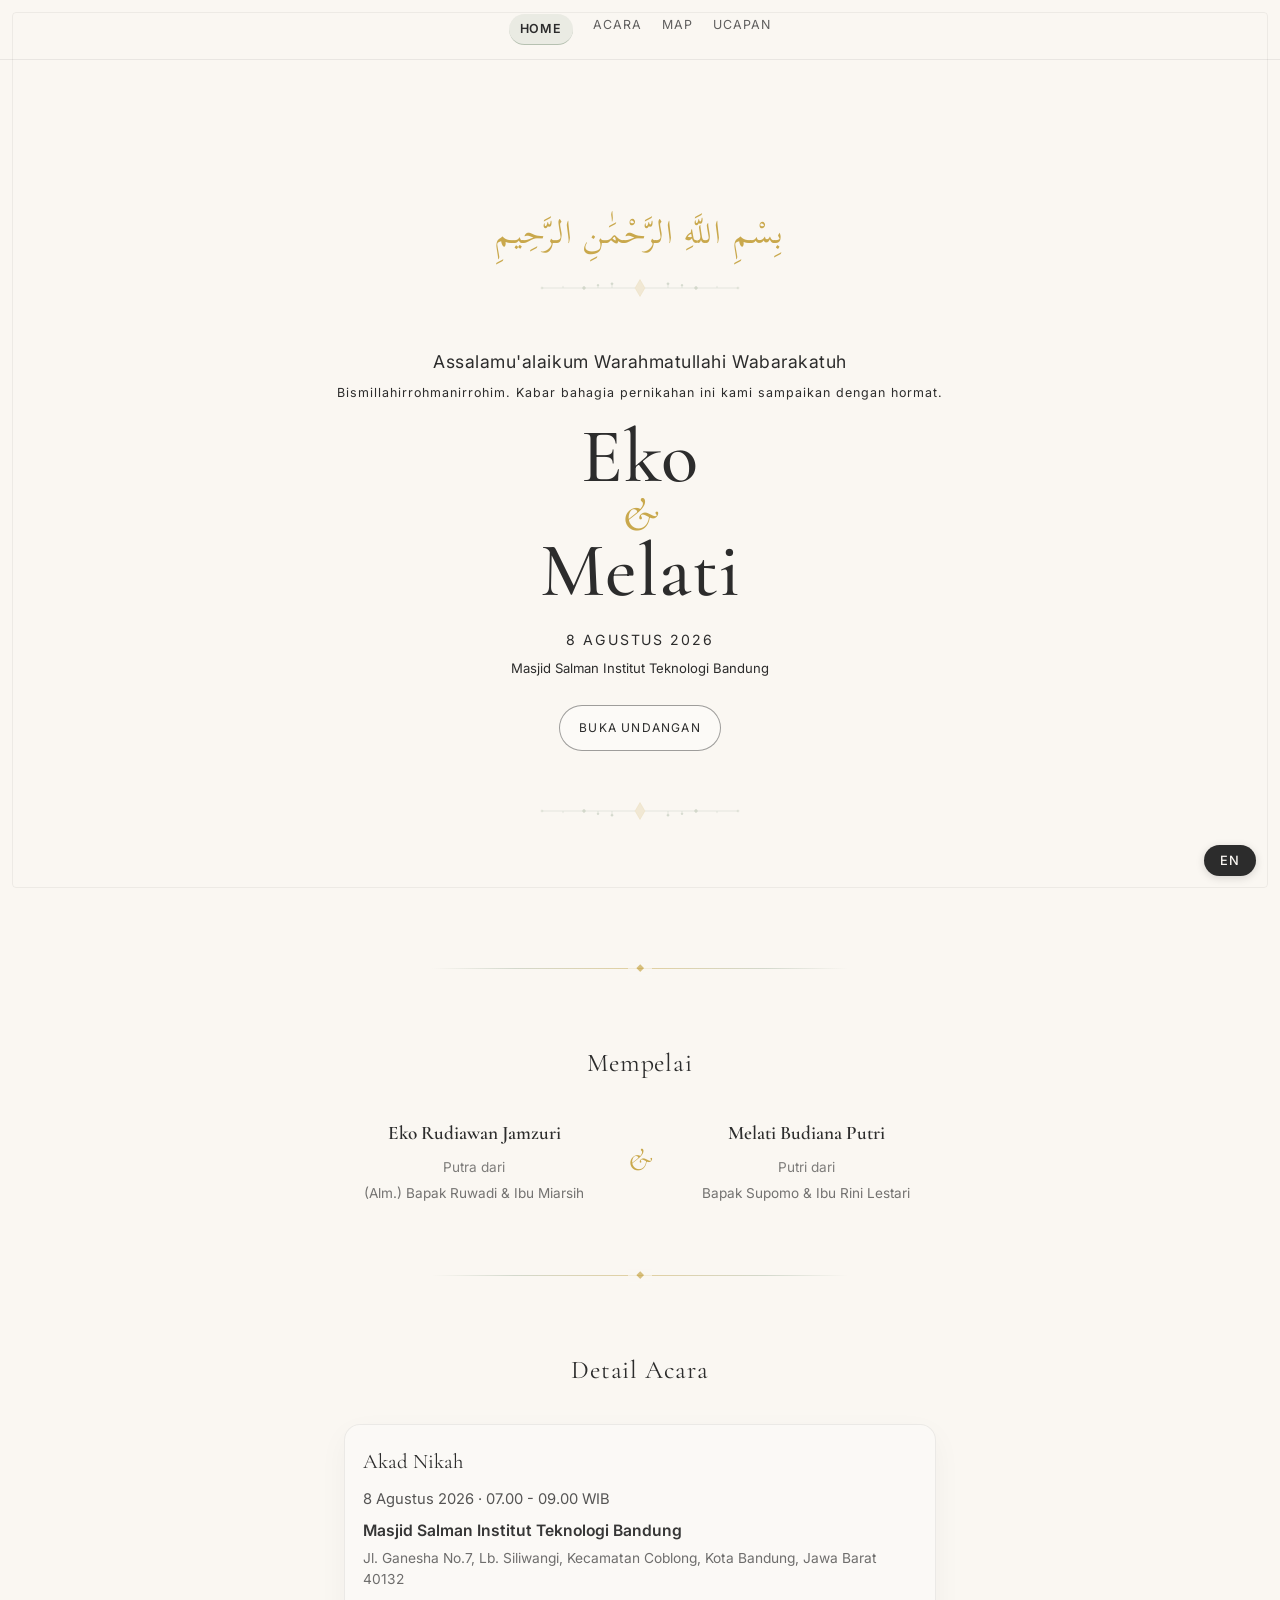
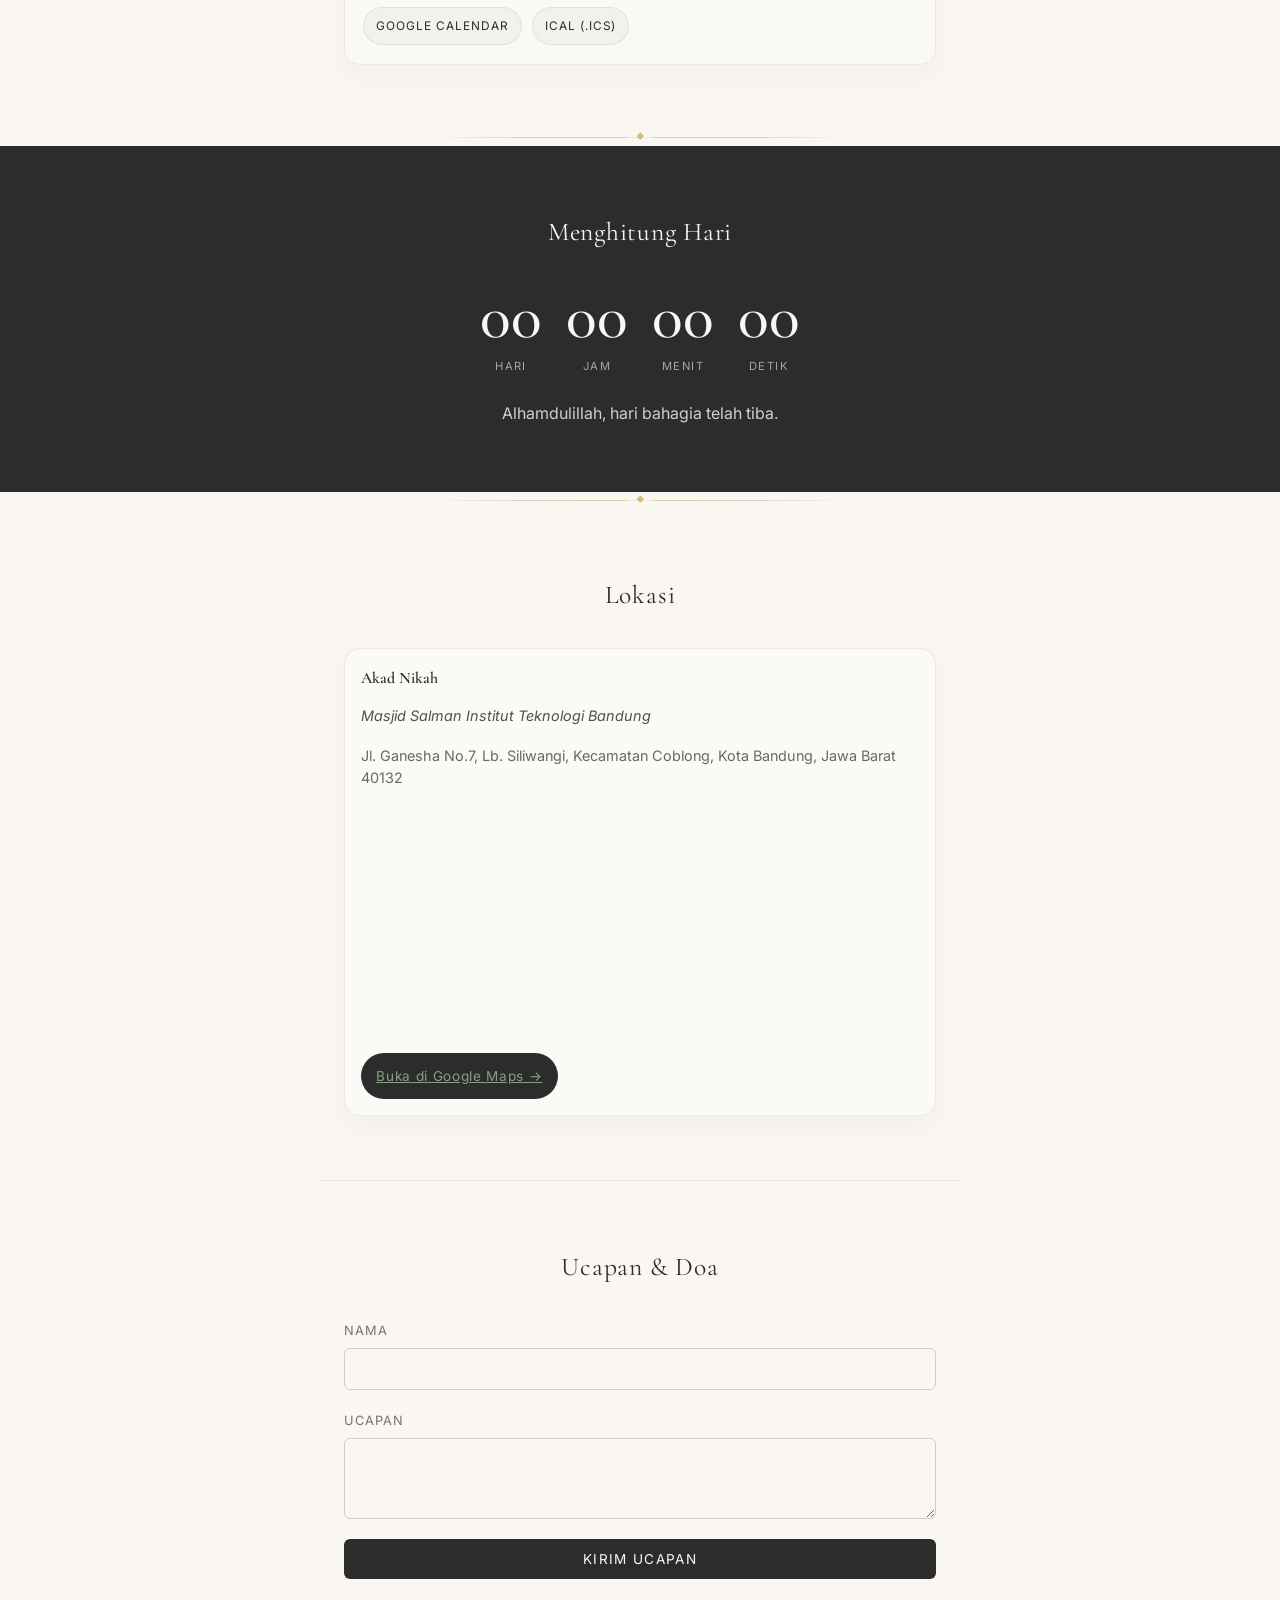
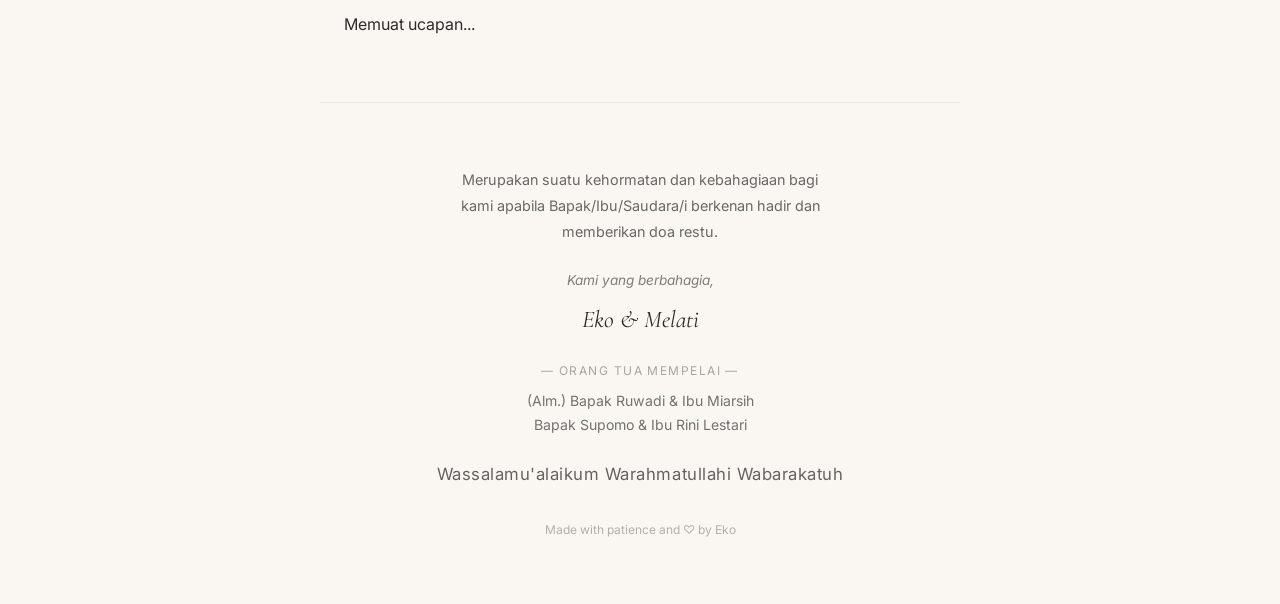
==== commit cb0ea595: "fix: copywriting — bismillahirrohmanirrohim, (Alm.) format, closing text, footer grammar" ====
--- a/index.html
+++ b/index.html
@@ -226,7 +226,7 @@
     <div class="closing-wassalamu">
       Wassalamu'alaikum Warahmatullahi Wabarakatuh
     </div>
-    <p class="closing-footer">Made by Eko with Patient and &#9825;</p>
+    <p class="closing-footer">Made with patience and &#9825; by Eko</p>
   </section>
 
   <!-- Scripts -->
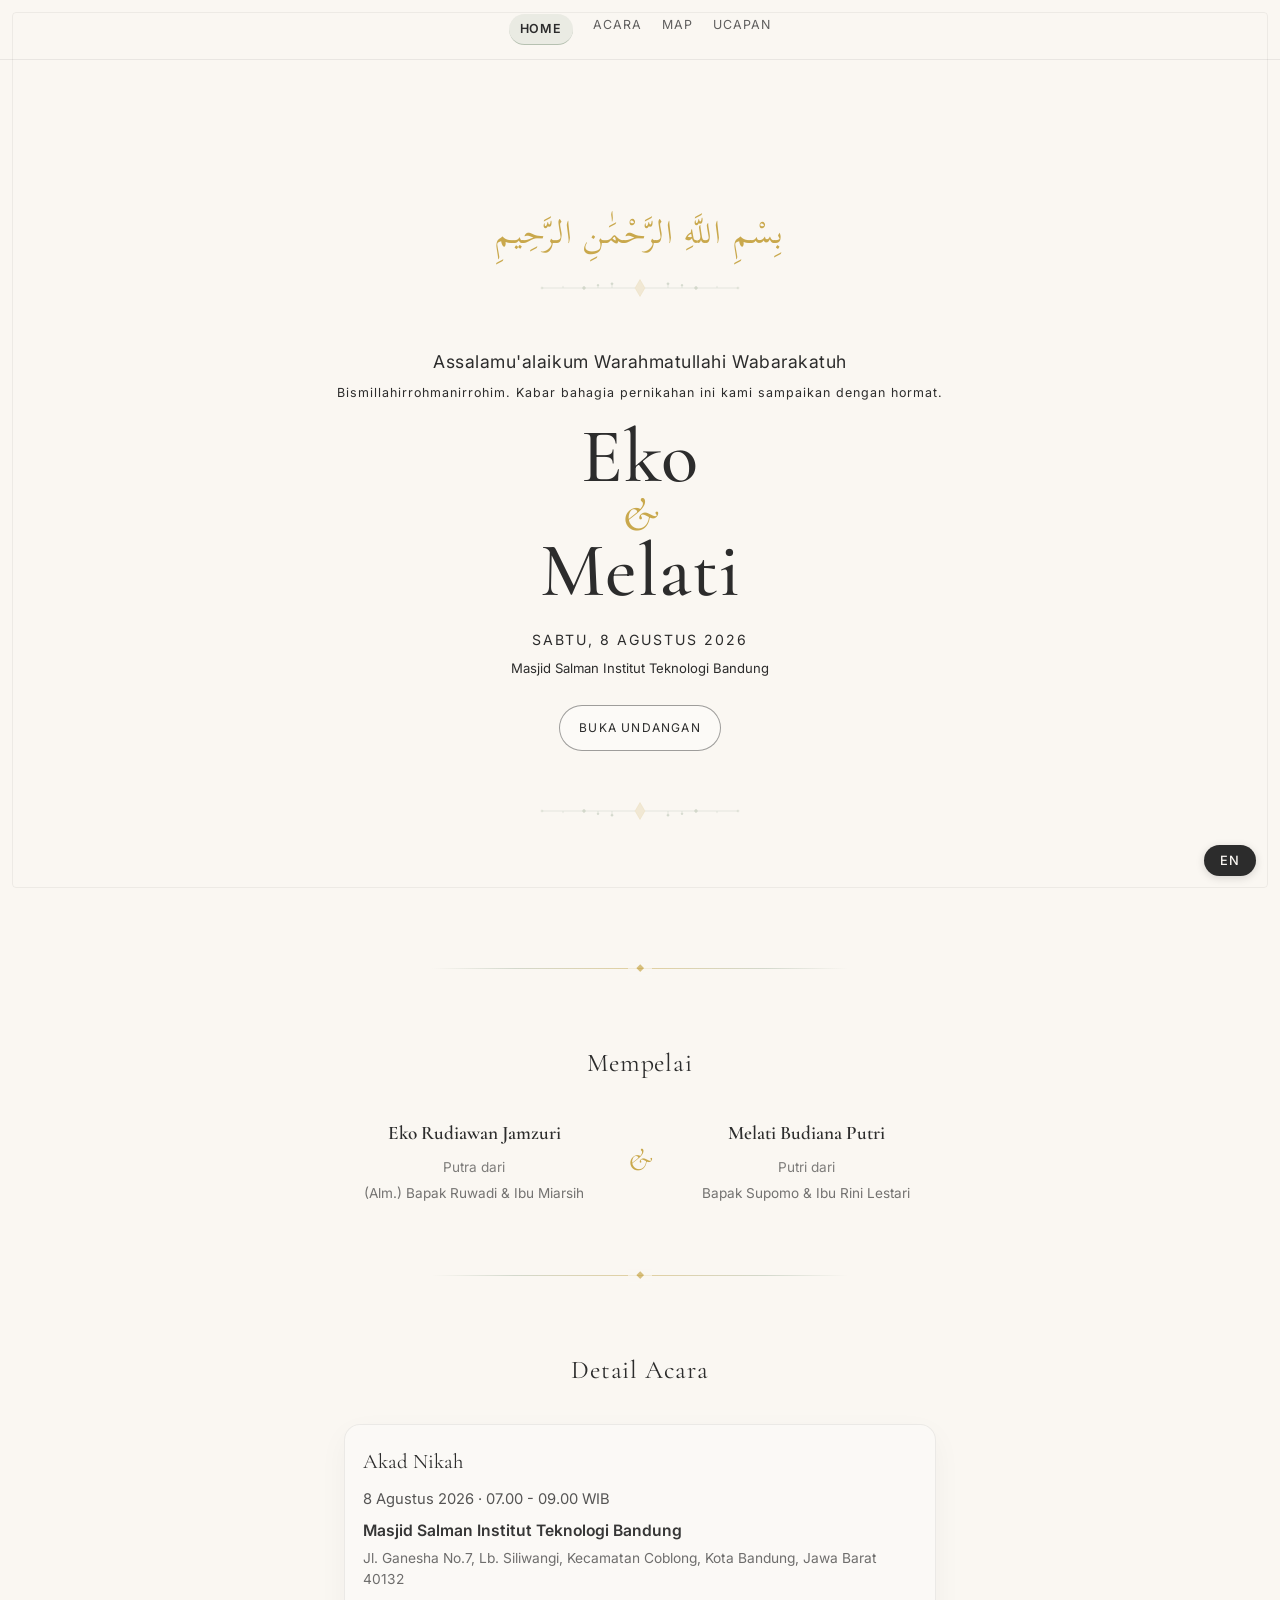
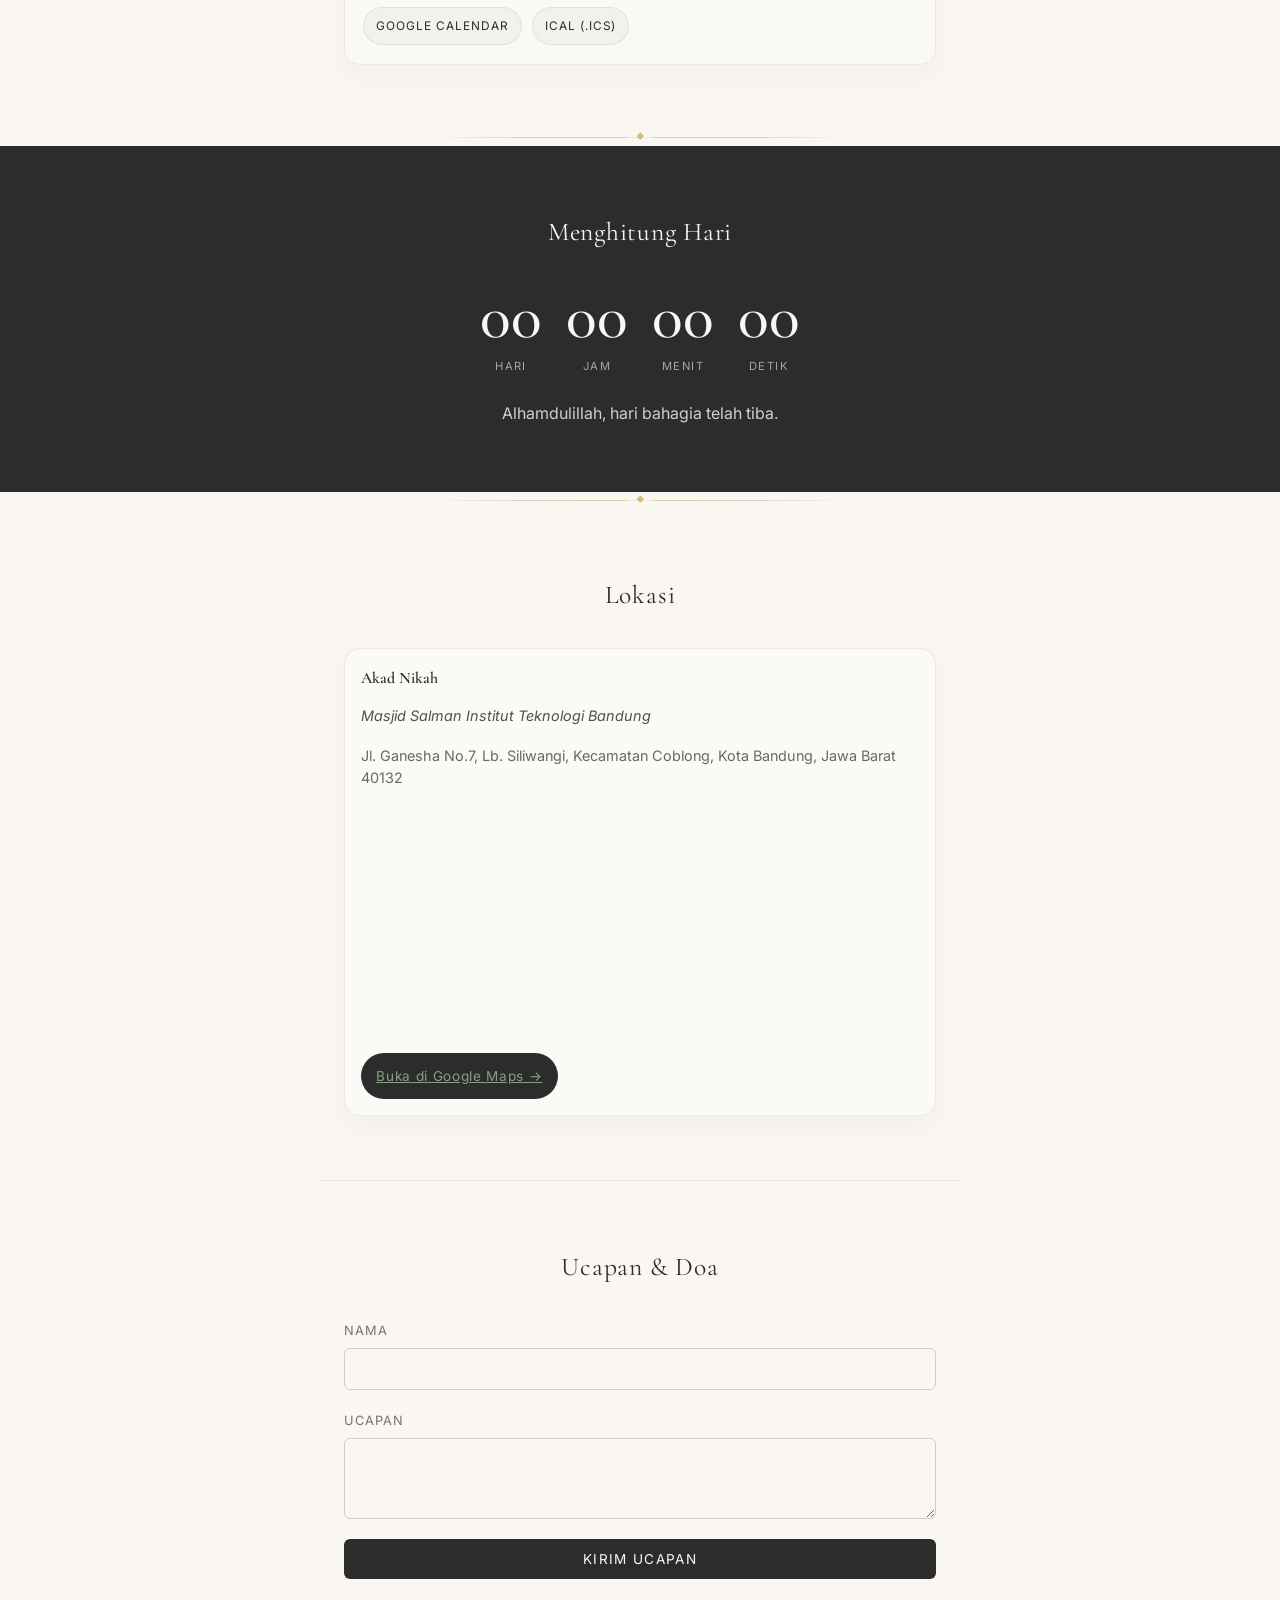
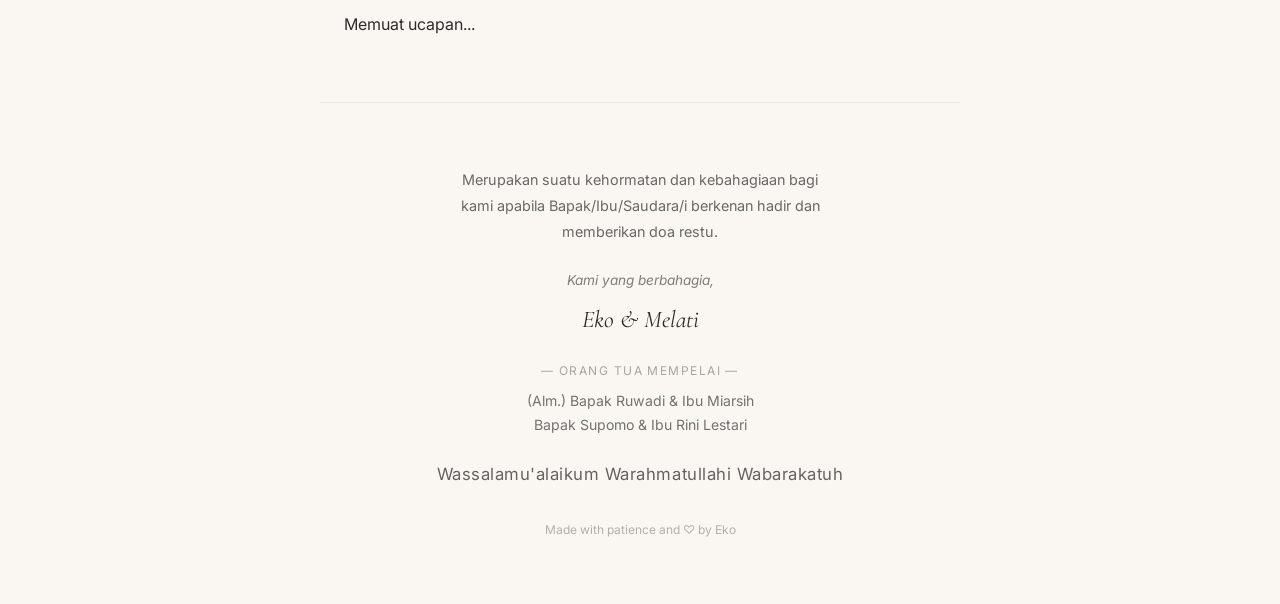
==== commit 21038577: "feat: cover page — Eko & Melati, hari+date, venue; EN Dear, format; id hari hero" ====
--- a/index.html
+++ b/index.html
@@ -34,12 +34,15 @@
       <div class="bismillah" style="font-size:clamp(1.2rem,4vw,1.8rem);margin-bottom:0.75rem">
         بِسْمِ اللَّهِ الرَّحْمَٰنِ الرَّحِيمِ
       </div>
-      <div class="opening-assalamu" style="font-size:clamp(1rem,3.5vw,1.4rem);margin-bottom:1rem;opacity:0.72;line-height:1.6;direction:rtl;font-family:'Scheherazade New','Amiri',serif">
-        السَّلاَمُ عَلَيْكُمْ وَرَحْمَةُ اللهِ وَبَرَكَاتُهُ
+      <div class="opening-assalamu" style="font-size:clamp(0.9rem,3vw,1.2rem);margin-bottom:1rem;opacity:0.72;line-height:1.6;font-family:var(--font-body,'Inter',sans-serif);letter-spacing:0.03em">
+        Assalamu'alaikum Warahmatullahi Wabarakatuh
       </div>
       <p id="opening-to" class="opening-to hidden"></p>
       <p class="opening-invitation-text" data-i18n="cover.invitationText"></p>
-      <button id="opening-btn" class="hero-cta" style="margin-top:2rem">Buka Undangan</button>
+      <p id="opening-couple" class="opening-couple">Eko & Melati</p>
+      <p id="opening-date" class="opening-date"></p>
+      <p id="opening-venue" class="opening-venue"></p>
+      <button id="opening-btn" class="hero-cta" style="margin-top:2rem" data-i18n="hero.cta">Buka Undangan</button>
     </div>
   </div>
 
--- a/style.css
+++ b/style.css
@@ -82,6 +82,29 @@
 .opening-to-name {
   font-weight: 600;
   color: var(--text);
+}
+
+.opening-couple {
+  font-family: var(--font-heading, 'Cormorant Garamond', serif);
+  font-size: clamp(1.2rem, 4.5vw, 2rem);
+  font-weight: 600;
+  margin: 0.75rem 0 0.25rem;
+  opacity: 0;
+  animation: heroFadeIn 0.5s ease-out 0.4s forwards;
+}
+
+.opening-date, .opening-venue {
+  font-size: 0.8rem;
+  letter-spacing: 0.05em;
+  opacity: 0;
+  animation: heroFadeIn 0.5s ease-out 0.5s forwards;
+  margin-bottom: 0.15rem;
+  line-height: 1.5;
+}
+
+.opening-venue {
+  font-size: 0.75rem;
+  opacity: 0.7;
 }
 
 /* =====================
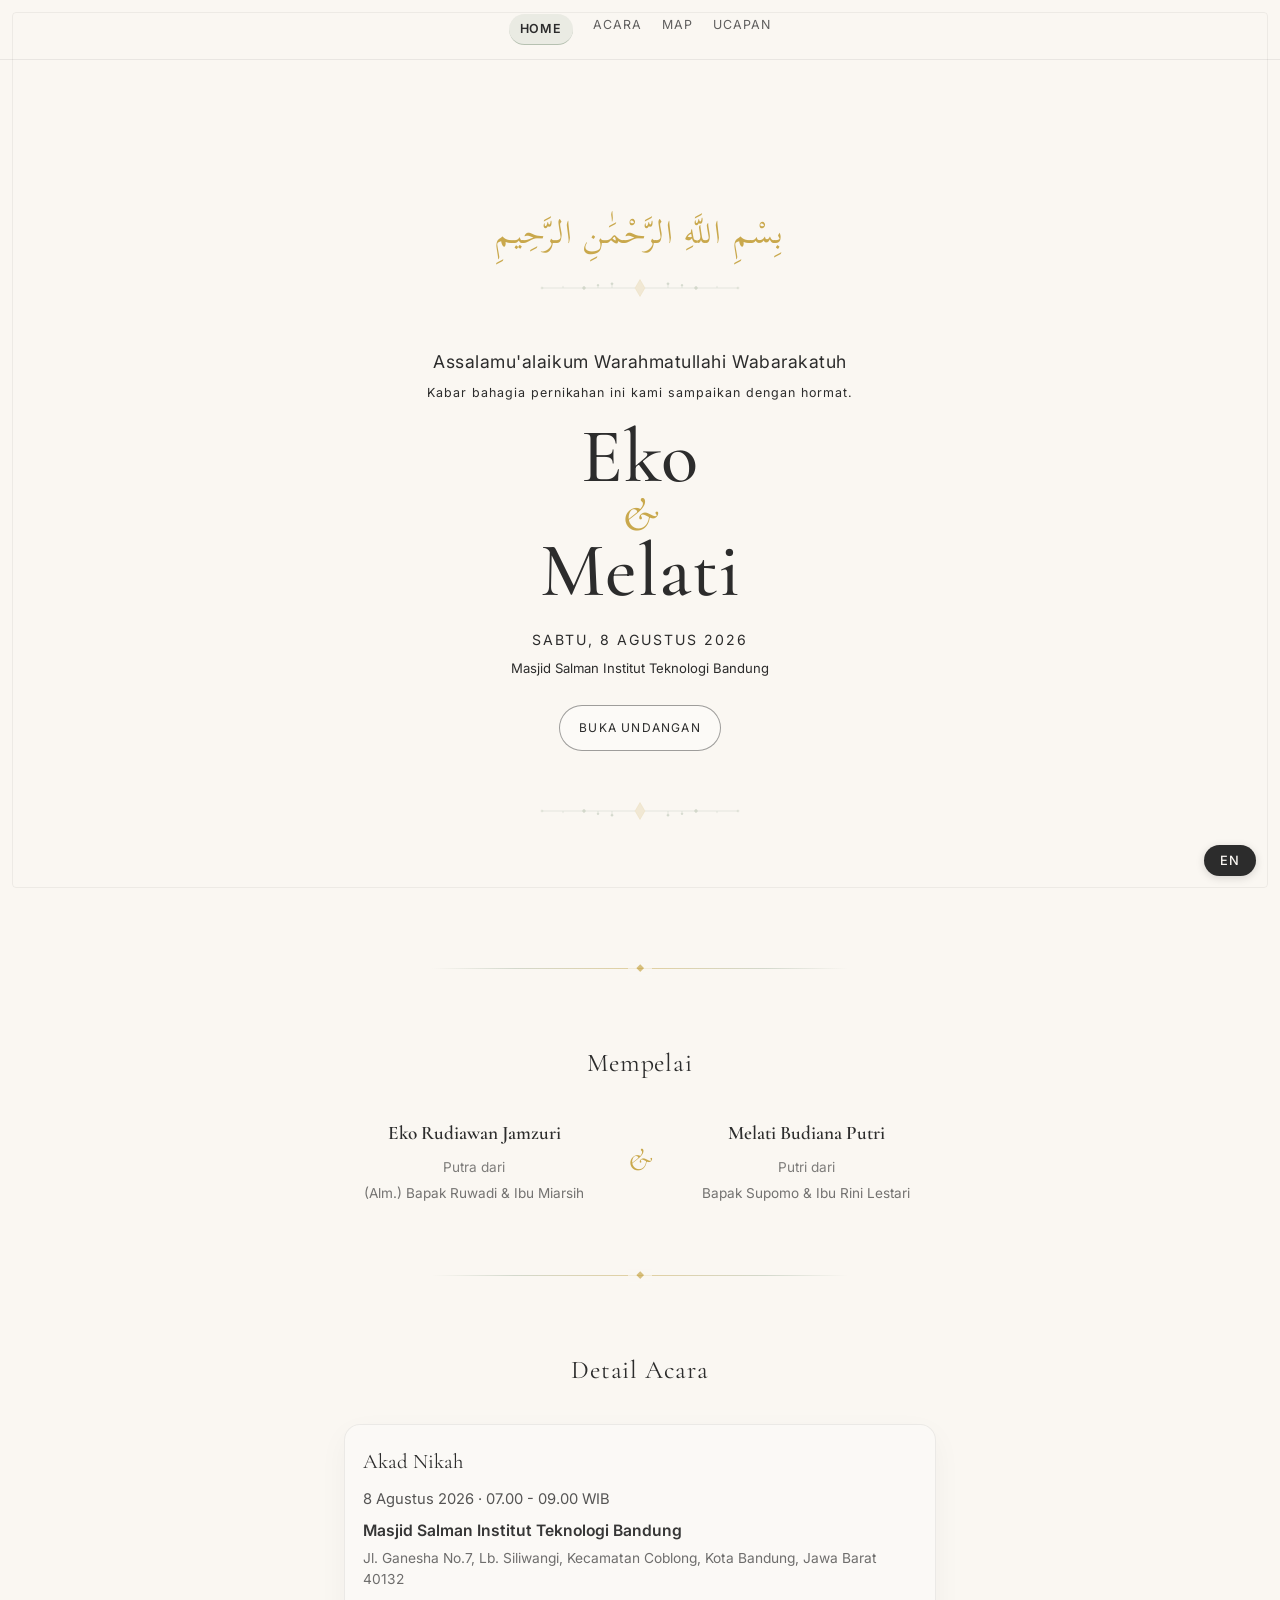
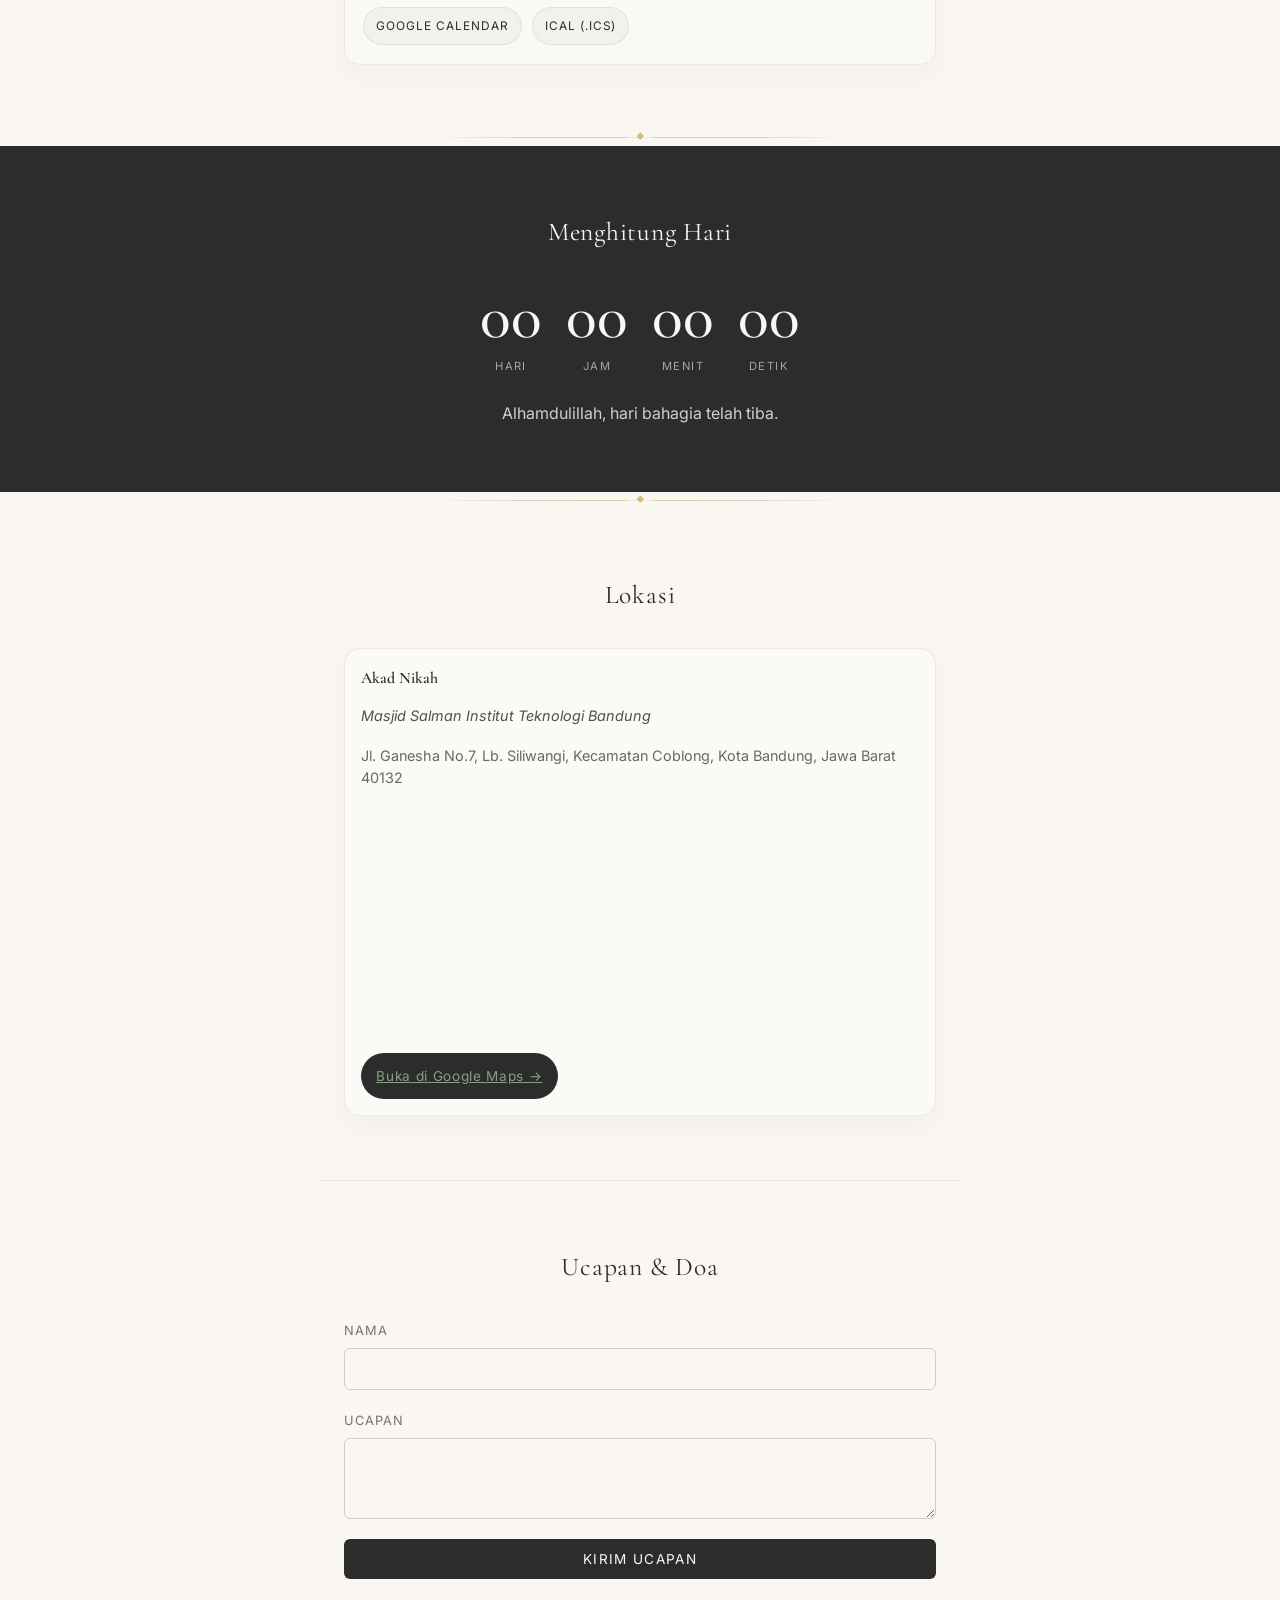
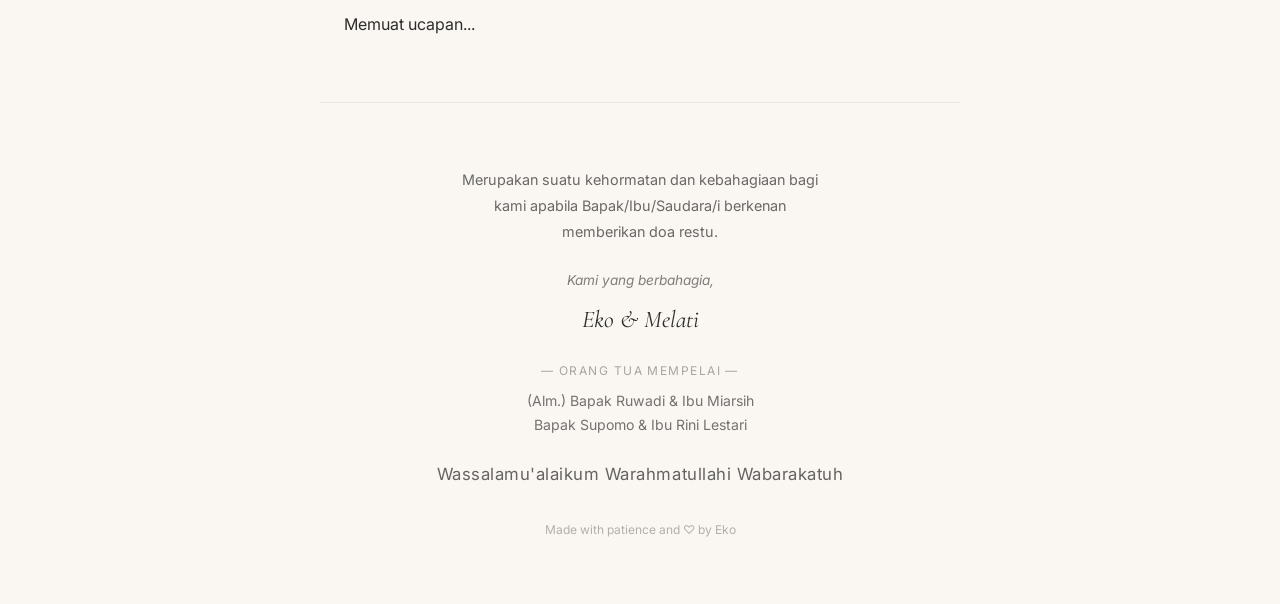
==== commit 07620562: "remove: rsvp note/pesan field" ====
--- a/index.html
+++ b/index.html
@@ -181,10 +181,7 @@
         </div>
         <input type="hidden" id="rsvp-party-size" value="1" />
       </div>
-      <div class="form-group">
-        <label for="rsvp-note" data-i18n="rsvp.note"></label>
-        <textarea id="rsvp-note" name="note" rows="3"></textarea>
-      </div>
+
       <button type="submit" id="rsvp-submit" class="btn-primary" data-i18n="rsvp.submit"></button>
       <p id="rsvp-feedback" class="form-feedback hidden"></p>
     </form>
